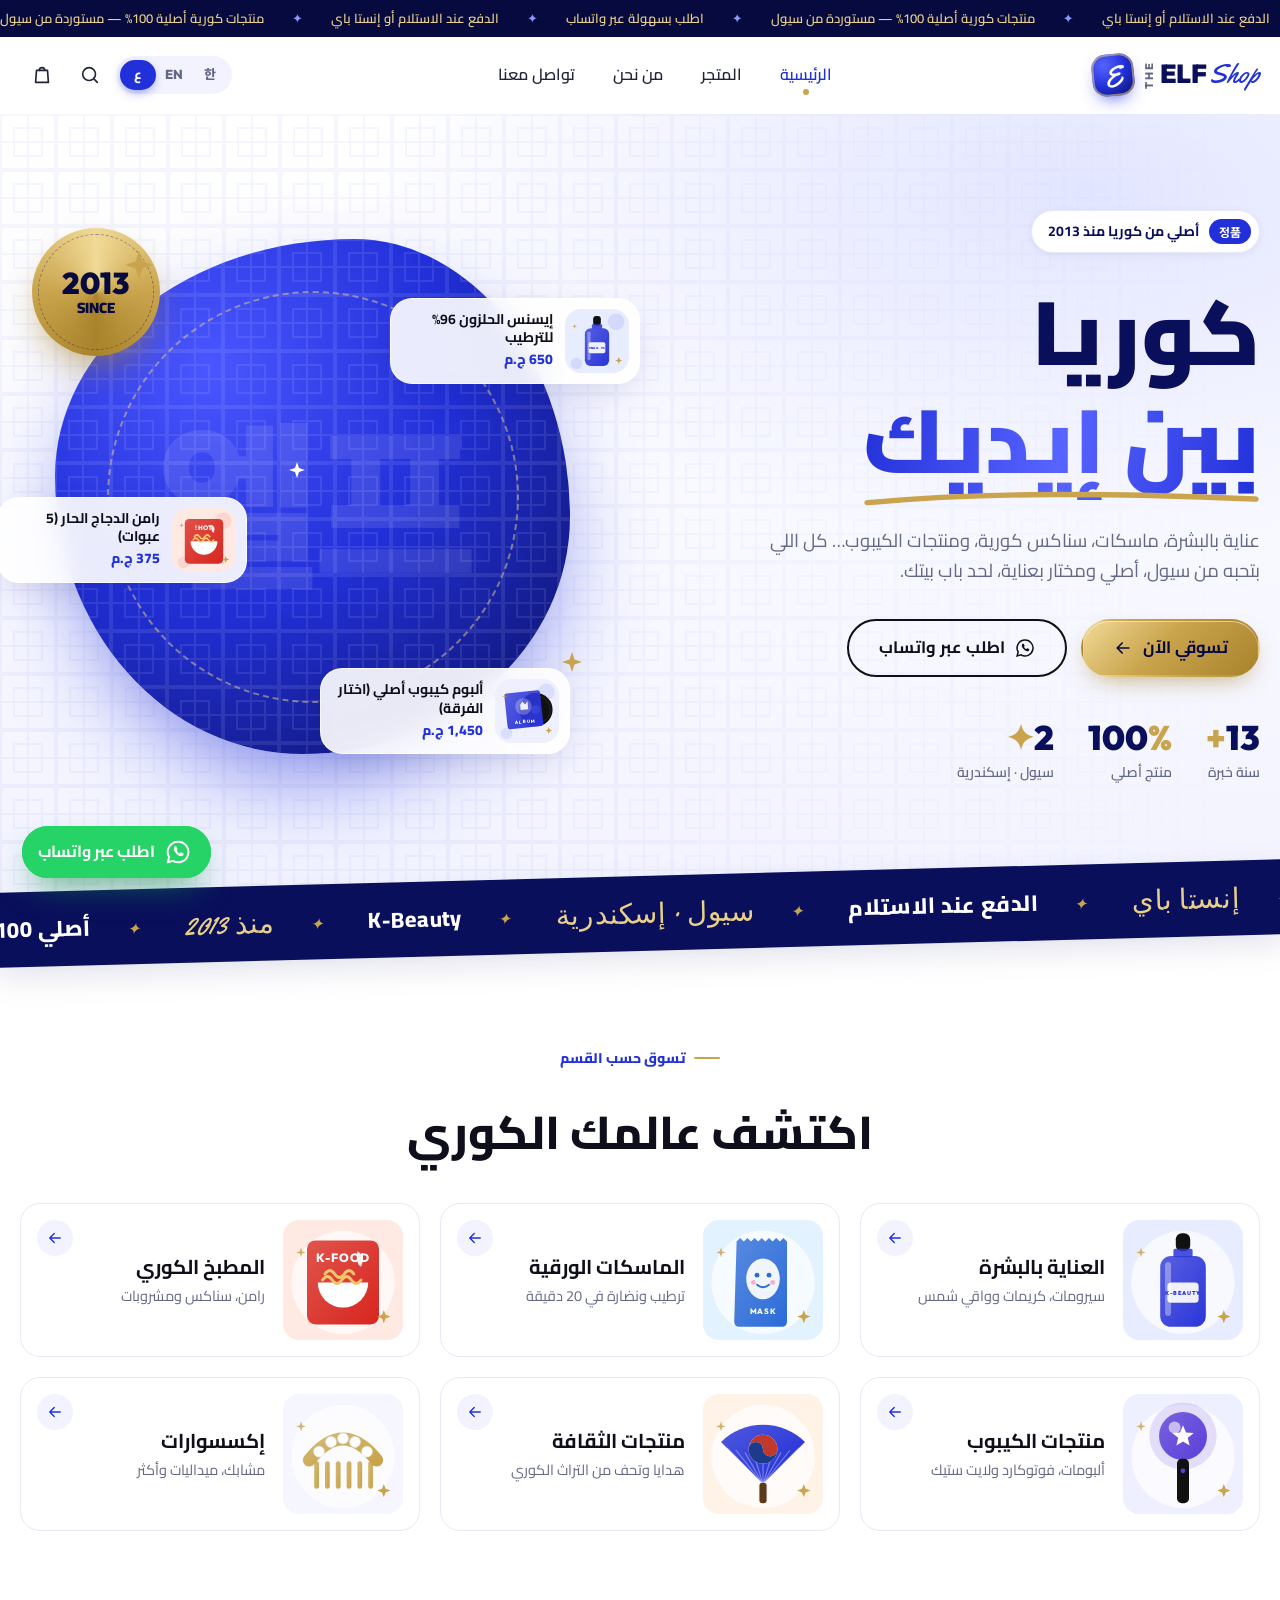
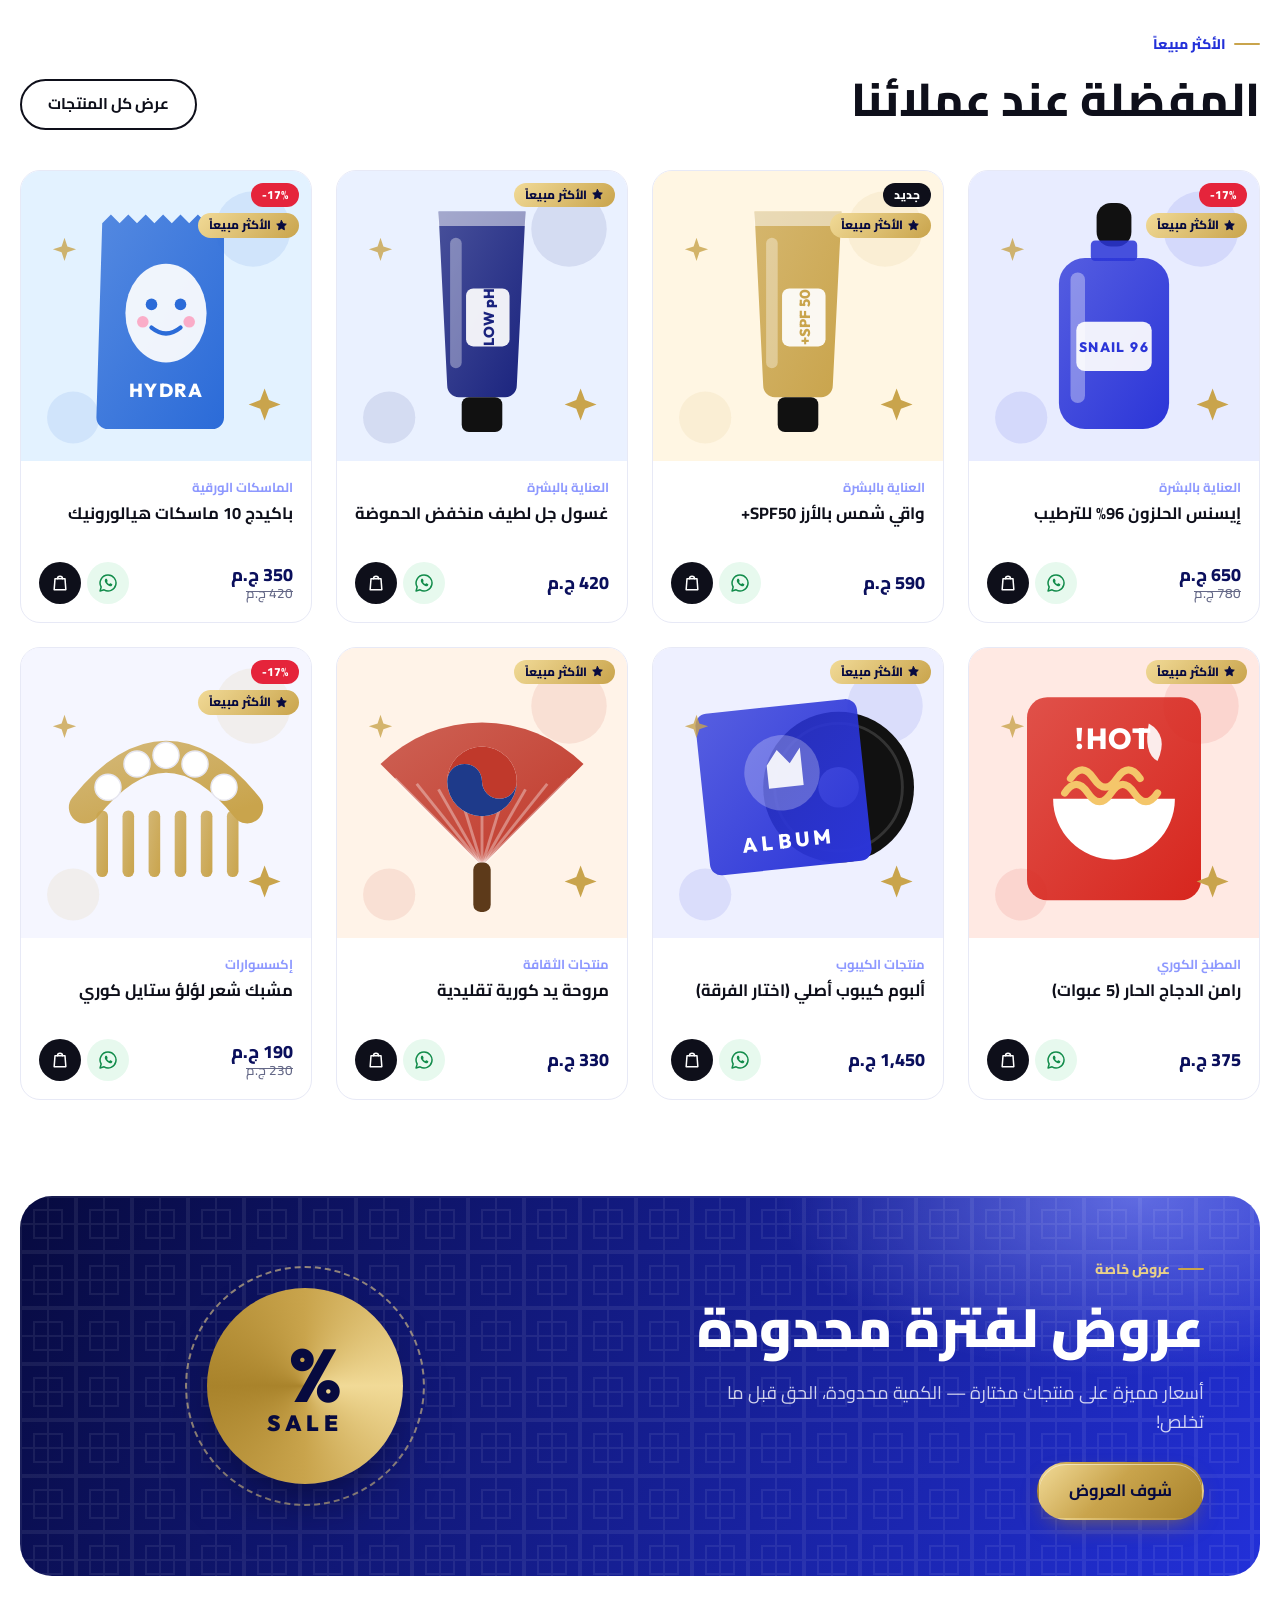
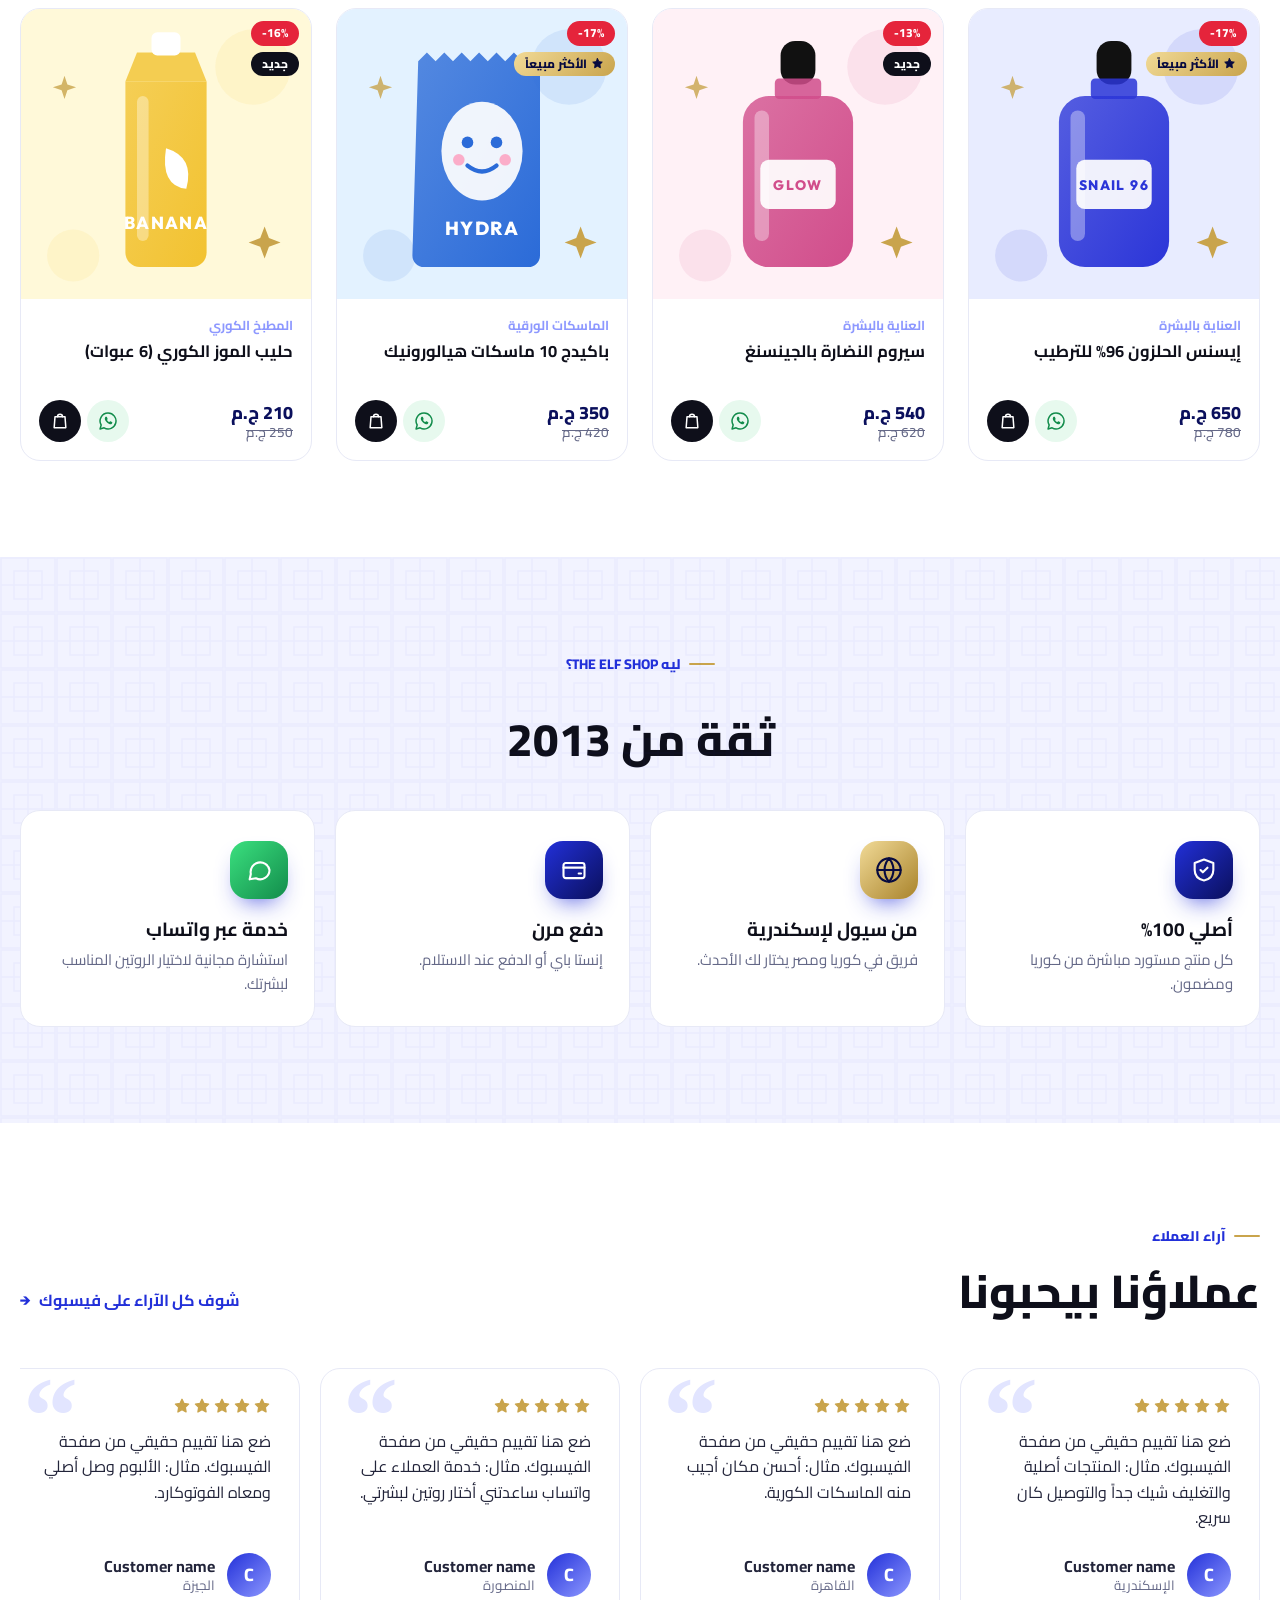
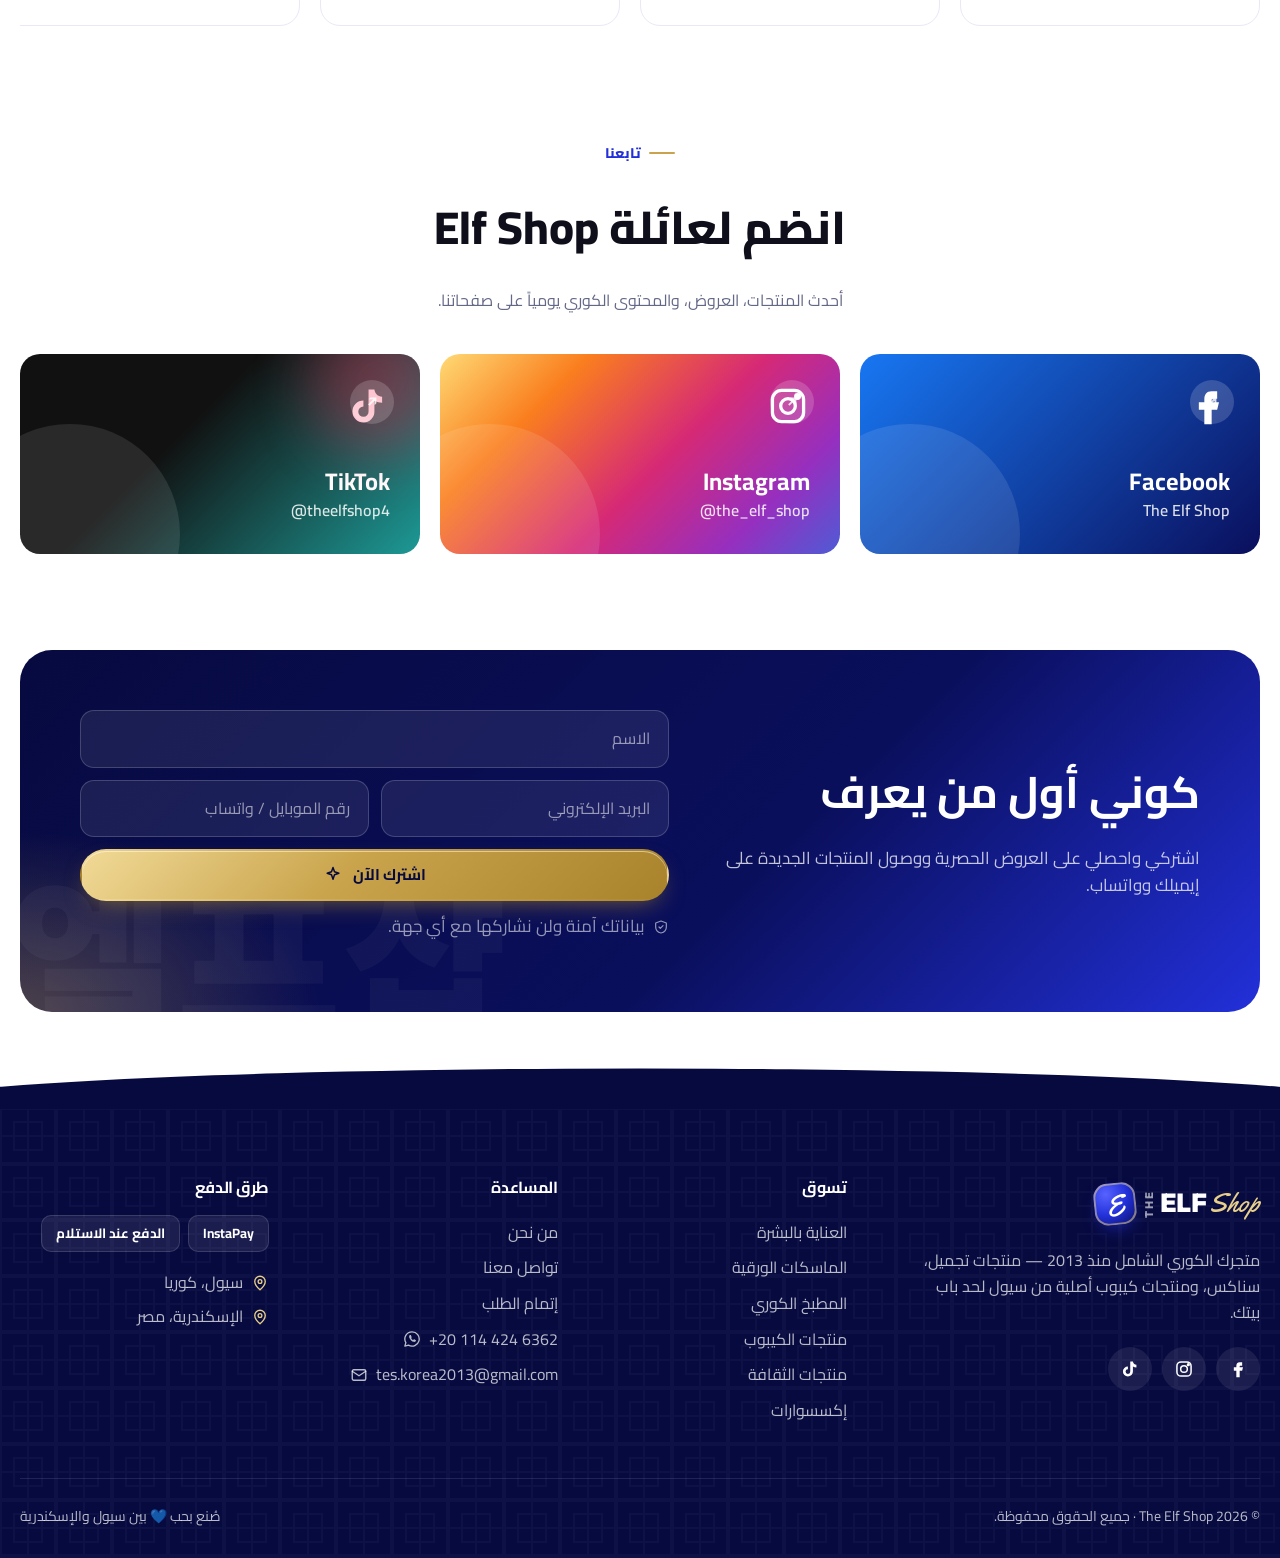
==== index.html @ f6b103fd "Build The Elf Shop e-commerce website Trilingual (Arabic RTL / English / Korean) static store for Ko" ====
<!doctype html>
<html lang="ar" dir="rtl">
<head>
  <meta charset="utf-8">
  <meta name="viewport" content="width=device-width, initial-scale=1">
  <title>The Elf Shop — متجرك الكوري الشامل</title>
  <meta name="description" content="The Elf Shop — Authentic Korean skincare, sheet masks, Korean snacks and K-pop products in Egypt since 2013. Cash on delivery & InstaPay. Order via WhatsApp.">
  <meta name="theme-color" content="#0A0F5C">
  <meta property="og:type" content="website">
  <meta property="og:title" content="The Elf Shop — Bringing Korea to your hands">
  <meta property="og:description" content="Authentic K-Beauty, K-Food & K-Pop since 2013 · Seoul & Alexandria">
  <link rel="icon" href="assets/img/favicon.svg" type="image/svg+xml">
  <link rel="preconnect" href="https://fonts.googleapis.com">
  <link rel="preconnect" href="https://fonts.gstatic.com" crossorigin>
  <link href="https://fonts.googleapis.com/css2?family=Cairo:wght@400;600;700;800;900&family=Noto+Sans+KR:wght@400;500;700;900&family=Outfit:wght@400;500;600;700;800;900&family=Yellowtail&display=swap" rel="stylesheet">
  <link rel="stylesheet" href="assets/css/style.css">
  <script>try{var l=JSON.parse(localStorage.getItem("elf_lang"));if(l&&l!=="ar"){document.documentElement.lang=l;document.documentElement.dir="ltr";document.documentElement.dataset.lang=l}}catch(e){}</script>
</head>
<body data-page="home">
  <div id="site-header"></div>

  <main>
    <!-- ============ HERO ============ -->
    <section class="hero">
      <div class="container hero-inner">
        <div class="hero-copy">
          <div class="hero-eyebrow"><i>정품</i><span data-i18n="hero.eyebrow"></span></div>
          <h1><span class="l1" data-i18n="hero.title1"></span><span class="l2" data-i18n="hero.title2"></span></h1>
          <p class="hero-text" data-i18n="hero.text"></p>
          <div class="hero-ctas">
            <a class="btn btn-gold lg" href="shop.html"><span data-i18n="hero.cta"></span><svg class="ic flip" viewBox="0 0 24 24" fill="none" stroke="currentColor" stroke-width="2" stroke-linecap="round" stroke-linejoin="round"><path d="M5 12h14M13 6l6 6-6 6"/></svg></a>
            <a class="btn btn-outline lg" data-link="wa-orders" href="https://wa.me/201144246362" target="_blank" rel="noopener"><svg class="ic" viewBox="0 0 24 24" fill="none" stroke="currentColor" stroke-width="1.8"><path d="M12 2.5a9.5 9.5 0 0 0-8.2 14.3L2.5 21.5l4.8-1.3A9.5 9.5 0 1 0 12 2.5z"/><path d="M8.6 7.4c.3-.6.6-.6.9-.6h.6c.2 0 .4 0 .6.5l.8 1.9c.1.2.1.4 0 .6l-.5.7c-.1.2-.2.3 0 .6.5.9 1.2 1.6 2.1 2.1.3.2.4.1.6 0l.7-.8c.2-.2.4-.2.6-.1l1.8.9c.3.1.4.2.4.4 0 .5-.1 1.2-.6 1.6-.5.5-1.4.8-2.2.6-1.2-.3-2.6-1-3.9-2.3-1.3-1.3-2-2.6-2.3-3.7-.2-.8 0-1.6.4-2.4z" fill="currentColor" stroke="none"/></svg><span data-i18n="hero.cta2"></span></a>
          </div>
          <div class="hero-stats">
            <div><b><span data-years>13</span><em>+</em></b><span data-i18n="hero.stat1"></span></div>
            <div><b>100<em>%</em></b><span data-i18n="hero.stat2"></span></div>
            <div><b>2<em>✦</em></b><span data-i18n="hero.stat3"></span></div>
          </div>
        </div>
        <div class="hero-visual" aria-hidden="true">
          <div class="blob"><div class="hangul">엘프</div></div>
          <div class="hero-badge"><div><span>2013</span>SINCE</div></div>
          <div id="hero-cards"></div>
          <svg class="spark s1" viewBox="0 0 24 24"><path d="M12 0l3 9 9 3-9 3-3 9-3-9-9-3 9-3z" fill="currentColor"/></svg>
          <svg class="spark s2" viewBox="0 0 24 24"><path d="M12 0l3 9 9 3-9 3-3 9-3-9-9-3 9-3z" fill="currentColor"/></svg>
          <svg class="spark s3" viewBox="0 0 24 24"><path d="M12 0l3 9 9 3-9 3-3 9-3-9-9-3 9-3z" fill="currentColor"/></svg>
        </div>
      </div>
    </section>

    <!-- ============ MARQUEE BAND ============ -->
    <div class="band" aria-hidden="true">
      <div class="band-track">
        <span data-i18n="marquee.1"></span><i>✦</i><span data-i18n="marquee.2"></span><i>✦</i><span data-i18n="marquee.6"></span><i>✦</i><span data-i18n="marquee.3"></span><i>✦</i>
        <span data-i18n="marquee.4"></span><i>✦</i><span data-i18n="marquee.5"></span><i>✦</i><span data-i18n="marquee.7"></span><i>✦</i><span data-i18n="marquee.8"></span><i>✦</i>
        <span data-i18n="marquee.1"></span><i>✦</i><span data-i18n="marquee.2"></span><i>✦</i><span data-i18n="marquee.6"></span><i>✦</i><span data-i18n="marquee.3"></span><i>✦</i>
        <span data-i18n="marquee.4"></span><i>✦</i><span data-i18n="marquee.5"></span><i>✦</i><span data-i18n="marquee.7"></span><i>✦</i><span data-i18n="marquee.8"></span><i>✦</i>
      </div>
    </div>

    <!-- ============ CATEGORIES ============ -->
    <section class="section">
      <div class="container">
        <div class="sec-head center">
          <span class="eyebrow" data-i18n="cats.eyebrow"></span>
          <h2 data-i18n="cats.title"></h2>
        </div>
        <div class="cats" id="cats"></div>
      </div>
    </section>

    <!-- ============ BEST SELLERS ============ -->
    <section class="section" style="padding-top:0">
      <div class="container">
        <div class="sec-head">
          <div><span class="eyebrow" data-i18n="best.eyebrow"></span><h2 data-i18n="best.title"></h2></div>
          <a class="btn btn-outline" href="shop.html"><span data-i18n="best.all"></span></a>
        </div>
        <div class="grid" id="best"></div>
      </div>
    </section>

    <!-- ============ SPECIAL OFFERS ============ -->
    <section class="section" style="padding-top:0">
      <div class="container">
        <div class="offer reveal">
          <div>
            <span class="eyebrow" data-i18n="offer.eyebrow"></span>
            <h2 data-i18n="offer.title"></h2>
            <p data-i18n="offer.text"></p>
            <a class="btn btn-gold lg" href="shop.html?sale=1"><span data-i18n="offer.cta"></span></a>
          </div>
          <div class="offer-deco" aria-hidden="true"><div class="ring"></div><div class="pct"><div>%<small>SALE</small></div></div></div>
        </div>
        <div class="grid" id="offers"></div>
      </div>
    </section>

    <!-- ============ WHY US ============ -->
    <section class="section why">
      <div class="container">
        <div class="sec-head center">
          <span class="eyebrow" data-i18n="why.eyebrow"></span>
          <h2 data-i18n="why.title"></h2>
        </div>
        <div class="why-grid">
          <div class="why-item reveal"><div class="why-ic"><svg class="ic" viewBox="0 0 24 24" fill="none" stroke="currentColor" stroke-width="1.8" stroke-linecap="round" stroke-linejoin="round"><path d="M12 3 4 6v6c0 5 3.5 8 8 9 4.5-1 8-4 8-9V6l-8-3z"/><path d="m9 12 2 2 4-4"/></svg></div><h3 data-i18n="why.1.t"></h3><p data-i18n="why.1.d"></p></div>
          <div class="why-item reveal" style="--d:80ms"><div class="why-ic"><svg class="ic" viewBox="0 0 24 24" fill="none" stroke="currentColor" stroke-width="1.8" stroke-linecap="round" stroke-linejoin="round"><path d="M2 12h20M12 2a15 15 0 0 1 0 20M12 2a15 15 0 0 0 0 20"/><circle cx="12" cy="12" r="10"/></svg></div><h3 data-i18n="why.2.t"></h3><p data-i18n="why.2.d"></p></div>
          <div class="why-item reveal" style="--d:160ms"><div class="why-ic"><svg class="ic" viewBox="0 0 24 24" fill="none" stroke="currentColor" stroke-width="1.8" stroke-linecap="round" stroke-linejoin="round"><rect x="3" y="6" width="18" height="13" rx="2"/><path d="M3 10h18M16 15h2"/></svg></div><h3 data-i18n="why.3.t"></h3><p data-i18n="why.3.d"></p></div>
          <div class="why-item reveal" style="--d:240ms"><div class="why-ic"><svg class="ic" viewBox="0 0 24 24" fill="none" stroke="currentColor" stroke-width="1.8" stroke-linecap="round" stroke-linejoin="round"><path d="M21 12a8 8 0 0 1-11.6 7.1L4 20l1-4.6A8 8 0 1 1 21 12z"/></svg></div><h3 data-i18n="why.4.t"></h3><p data-i18n="why.4.d"></p></div>
        </div>
      </div>
    </section>

    <!-- ============ REVIEWS ============ -->
    <section class="section">
      <div class="container">
        <div class="sec-head">
          <div><span class="eyebrow" data-i18n="reviews.eyebrow"></span><h2 data-i18n="reviews.title"></h2></div>
          <a class="link-btn" data-link="facebook" href="https://www.facebook.com/share/1AG4K3YahV/" target="_blank" rel="noopener"><span data-i18n="reviews.more"></span> →</a>
        </div>
        <div class="reviews" id="reviews"></div>
      </div>
    </section>

    <!-- ============ SOCIAL ============ -->
    <section class="section" style="padding-top:0">
      <div class="container">
        <div class="sec-head center">
          <span class="eyebrow" data-i18n="social.eyebrow"></span>
          <h2 data-i18n="social.title"></h2>
          <p style="color:var(--muted);margin:10px 0 0" data-i18n="social.text"></p>
        </div>
        <div class="social-grid">
          <a class="soc-card soc-fb reveal" data-link="facebook" href="https://www.facebook.com/share/1AG4K3YahV/" target="_blank" rel="noopener">
            <svg class="ic" viewBox="0 0 24 24"><path d="M14 8h3V4h-3c-2.8 0-4 1.8-4 4.3V10H7v4h3v8h4v-8h3l1-4h-4V8.6c0-.4.3-.6.6-.6z" fill="currentColor"/></svg>
            <div><h3>Facebook</h3><span>The Elf Shop</span></div><span class="arrow">↗</span>
          </a>
          <a class="soc-card soc-ig reveal" style="--d:80ms" data-link="instagram" href="https://www.instagram.com/the_elf_shop" target="_blank" rel="noopener">
            <svg class="ic" viewBox="0 0 24 24" fill="none" stroke="currentColor" stroke-width="1.8"><rect x="3.5" y="3.5" width="17" height="17" rx="5"/><circle cx="12" cy="12" r="4"/><circle cx="17.2" cy="6.8" r="1" fill="currentColor"/></svg>
            <div><h3>Instagram</h3><span>@the_elf_shop</span></div><span class="arrow">↗</span>
          </a>
          <a class="soc-card soc-tt reveal" style="--d:160ms" data-link="tiktok" href="https://www.tiktok.com/@theelfshop4" target="_blank" rel="noopener">
            <svg class="ic" viewBox="0 0 24 24"><path d="M15.5 3c.3 2.2 1.8 3.8 4.2 4v3.2c-1.5 0-2.9-.4-4.2-1.2v6a6 6 0 1 1-6-6v3.3a2.8 2.8 0 1 0 2.8 2.7V3z" fill="currentColor"/></svg>
            <div><h3>TikTok</h3><span>@theelfshop4</span></div><span class="arrow">↗</span>
          </a>
        </div>
      </div>
    </section>

    <!-- ============ NEWSLETTER / LEADS ============ -->
    <section class="section" style="padding:0">
      <div class="container">
        <div class="news reveal">
          <div><h2 data-i18n="news.title"></h2><p data-i18n="news.text"></p></div>
          <div data-lead-slot="homepage"></div>
        </div>
      </div>
    </section>
  </main>

  <div id="site-footer"></div>

  <script src="assets/js/config.js"></script>
  <script src="assets/js/i18n.js"></script>
  <script src="assets/js/products.js"></script>
  <script src="assets/js/art.js"></script>
  <script src="assets/js/app.js"></script>
  <script src="assets/js/pages.js"></script>
</body>
</html>
---- assets/css/style.css ----
/* =========================================================
   THE ELF SHOP — Design System
   Royal blue · Snow white · Ink black · Soft gold
   ========================================================= */
:root {
  --blue: #2230D9;
  --blue-600: #1A23B5;
  --navy: #0A0F5C;
  --navy-2: #070A3F;
  --peri: #8D98FF;
  --blue-50: #F2F3FF;
  --blue-100: #E2E5FF;
  --blush: #FFE1EC;
  --gold: #C9A44C;
  --gold-2: #E8CF8A;
  --gold-3: #A9832B;
  --ink: #0E0F1A;
  --text: #22243A;
  --muted: #646887;
  --line: #E7E9F6;
  --bg: #FFFFFF;
  --wa: #25D366;
  --wa-d: #128C4B;
  --r-sm: 12px;
  --r: 20px;
  --r-lg: 32px;
  --shadow-sm: 0 2px 8px rgba(10, 15, 92, .06);
  --shadow: 0 12px 40px -12px rgba(10, 15, 92, .18);
  --shadow-lg: 0 30px 80px -20px rgba(10, 15, 92, .35);
  --ease: cubic-bezier(.2, .8, .2, 1);
  --font: "Outfit", "Cairo", "Noto Sans KR", system-ui, sans-serif;
  --script: "Yellowtail", cursive;
  --lattice-w: url("data:image/svg+xml,%3Csvg xmlns='http://www.w3.org/2000/svg' width='56' height='56'%3E%3Cg fill='none' stroke='%23ffffff' stroke-width='2'%3E%3Crect x='1' y='1' width='54' height='54'/%3E%3Cpath d='M28 1v54M1 28h54M14 14h28v28H14z'/%3E%3C/g%3E%3C/svg%3E");
  --lattice-b: url("data:image/svg+xml,%3Csvg xmlns='http://www.w3.org/2000/svg' width='56' height='56'%3E%3Cg fill='none' stroke='%232230D9' stroke-width='1.5'%3E%3Crect x='1' y='1' width='54' height='54'/%3E%3Cpath d='M28 1v54M1 28h54M14 14h28v28H14z'/%3E%3C/g%3E%3C/svg%3E");
}
html[data-lang="ar"] { --font: "Cairo", "Outfit", system-ui, sans-serif; }
html[data-lang="ko"] { --font: "Outfit", "Noto Sans KR", system-ui, sans-serif; }

*, *::before, *::after { box-sizing: border-box; }
html { scroll-behavior: smooth; -webkit-text-size-adjust: 100%; }
body {
  margin: 0; font-family: var(--font); color: var(--text); background: var(--bg);
  font-size: 16px; line-height: 1.6; -webkit-font-smoothing: antialiased; overflow-x: hidden;
}
body.locked { overflow: hidden; }
img, svg { display: block; max-width: 100%; }
a { color: inherit; text-decoration: none; }
button, input, select, textarea { font: inherit; color: inherit; }
button { cursor: pointer; background: none; border: 0; padding: 0; }
h1, h2, h3, h4 { color: var(--ink); line-height: 1.15; margin: 0 0 .5em; letter-spacing: -.02em; }
html[data-lang="ar"] h1, html[data-lang="ar"] h2, html[data-lang="ar"] h3 { letter-spacing: 0; line-height: 1.35; }
p { margin: 0 0 1em; }
:focus-visible { outline: 3px solid var(--peri); outline-offset: 2px; border-radius: 6px; }
::selection { background: var(--blue); color: #fff; }
[hidden] { display: none !important; }

.container { width: min(1240px, 100% - 32px); margin-inline: auto; }
.ic { width: 22px; height: 22px; flex: none; }
[dir="rtl"] .ic.flip { transform: scaleX(-1); }
.hp { position: absolute; width: 1px; height: 1px; opacity: 0; overflow: hidden; clip-path: inset(50%); pointer-events: none; }
main { overflow-x: clip; }

/* ---------- Buttons ---------- */
.btn {
  display: inline-flex; align-items: center; justify-content: center; gap: 10px;
  padding: 14px 26px; border-radius: 999px; font-weight: 700; font-size: 15.5px; line-height: 1.2;
  border: 2px solid transparent; transition: transform .25s var(--ease), box-shadow .25s var(--ease), background .25s, color .25s;
  white-space: nowrap; position: relative; isolation: isolate;
}
.btn .ic { width: 20px; height: 20px; }
.btn:hover { transform: translateY(-2px); }
.btn:active { transform: translateY(0); }
.btn:disabled { opacity: .6; pointer-events: none; }
.btn.block { display: flex; width: 100%; }
.btn.lg { padding: 17px 30px; font-size: 16.5px; }
.btn.grow { flex: 1; }
.btn-gold {
  background: linear-gradient(135deg, #F1DA97 0%, var(--gold) 45%, var(--gold-3) 100%); color: var(--navy-2);
  box-shadow: 0 10px 24px -10px rgba(169, 131, 43, .7), inset 0 1px 0 rgba(255, 255, 255, .5);
}
.btn-gold:hover { box-shadow: 0 16px 30px -10px rgba(169, 131, 43, .8), inset 0 1px 0 rgba(255, 255, 255, .5); }
.btn-dark { background: var(--ink); color: #fff; }
.btn-dark:hover { background: var(--blue); box-shadow: 0 14px 30px -12px rgba(34, 48, 217, .7); }
.btn-blue { background: var(--blue); color: #fff; box-shadow: 0 14px 30px -14px rgba(34, 48, 217, .8); }
.btn-wa { background: var(--wa); color: #fff; box-shadow: 0 12px 26px -12px rgba(37, 211, 102, .8); }
.btn-wa:hover { background: var(--wa-d); }
.btn-outline { border-color: var(--ink); color: var(--ink); background: transparent; }
.btn-outline:hover { background: var(--ink); color: #fff; }
.btn-ghost-light { border-color: rgba(255, 255, 255, .5); color: #fff; }
.btn-ghost-light:hover { background: #fff; color: var(--navy); }
.link-btn { display: inline-flex; align-items: center; gap: 8px; color: var(--blue); font-weight: 700; padding: 8px 0; }
.link-btn:hover { text-decoration: underline; text-underline-offset: 4px; }
.mini-btn { display: inline-flex; align-items: center; gap: 6px; font-size: 13px; font-weight: 700; color: var(--blue); background: var(--blue-50); padding: 6px 12px; border-radius: 999px; }
.mini-btn .ic { width: 15px; height: 15px; }

.icon-btn {
  width: 44px; height: 44px; border-radius: 50%; display: inline-grid; place-items: center; position: relative;
  transition: background .2s, color .2s, transform .2s;
}
.icon-btn.ghost:hover { background: var(--blue-50); color: var(--blue); }
.icon-btn b {
  position: absolute; top: 2px; inset-inline-end: 0; min-width: 20px; height: 20px; padding: 0 5px; border-radius: 10px;
  background: var(--blue); color: #fff; font-size: 11.5px; display: grid; place-items: center; font-weight: 800; border: 2px solid #fff;
}
.cart-btn.bump { animation: bump .5s var(--ease); }
@keyframes bump { 30% { transform: scale(1.25) rotate(-8deg); } 60% { transform: scale(.95); } }

/* ---------- Announcement ---------- */
.announce { background: var(--navy-2); color: var(--gold-2); font-size: 13px; font-weight: 600; overflow: hidden; direction: ltr; }
.announce-track { display: flex; gap: 28px; width: max-content; padding: 8px 0; animation: marquee 40s linear infinite; align-items: center; }
.announce-track span { unicode-bidi: plaintext; }
.announce-track i { font-style: normal; color: var(--peri); }
@keyframes marquee { to { transform: translateX(-50%); } }

/* ---------- Header ---------- */
.header { position: sticky; top: 0; z-index: 50; background: rgba(255, 255, 255, .86); backdrop-filter: saturate(1.6) blur(14px); -webkit-backdrop-filter: saturate(1.6) blur(14px); border-bottom: 1px solid transparent; transition: border-color .3s, box-shadow .3s; }
.scrolled .header { border-color: var(--line); box-shadow: var(--shadow-sm); }
.header-inner { display: flex; align-items: center; gap: 24px; height: 76px; }
.burger { display: none; }
.nav { display: flex; gap: 6px; margin-inline: auto; }
.nav a { padding: 10px 16px; border-radius: 999px; font-weight: 600; color: var(--text); position: relative; transition: color .2s, background .2s; }
.nav a:hover { color: var(--blue); background: var(--blue-50); }
.nav a.active { color: var(--blue); }
.nav a.active::after { content: ""; position: absolute; bottom: 3px; left: 50%; width: 6px; height: 6px; border-radius: 50%; background: var(--gold); transform: translateX(-50%); }
.header-actions { display: flex; align-items: center; gap: 4px; }

.lang-switch { display: inline-flex; background: var(--blue-50); border-radius: 999px; padding: 4px; margin-inline-end: 6px; direction: ltr; }
.lang-switch button { min-width: 36px; height: 30px; padding: 0 8px; border-radius: 999px; font-size: 13px; font-weight: 800; color: var(--muted); transition: all .2s; font-family: "Outfit", "Cairo", "Noto Sans KR", sans-serif; }
.lang-switch button[aria-pressed="true"] { background: var(--blue); color: #fff; box-shadow: 0 4px 12px -4px rgba(34, 48, 217, .7); }
.lang-switch button:hover:not([aria-pressed="true"]) { color: var(--blue); }

/* ---------- Logo ---------- */
.logo { display: inline-flex; align-items: center; gap: 10px; direction: ltr; flex: none; }
.logo-mark {
  width: 42px; height: 42px; border-radius: 14px; display: grid; place-items: center; color: #fff;
  background: radial-gradient(circle at 30% 25%, #5763FF, var(--blue) 50%, var(--navy) 100%);
  font: 400 30px/1 var(--script); padding-top: 4px; box-shadow: 0 8px 18px -8px rgba(34, 48, 217, .9), inset 0 0 0 2px rgba(232, 207, 138, .55);
  transform: rotate(-6deg);
}
.logo-text { display: flex; align-items: baseline; gap: 5px; font-family: "Outfit", sans-serif; }
.logo-the { font-size: 11px; font-weight: 800; letter-spacing: .18em; color: var(--muted); align-self: center; writing-mode: vertical-rl; transform: rotate(180deg); line-height: 1; }
.logo-elf { font-size: 26px; font-weight: 900; color: var(--navy); letter-spacing: -.02em; line-height: 1; }
.logo-shop { font: 400 27px/1 var(--script); color: var(--blue); margin-inline-start: -2px; }
.logo.light .logo-elf { color: #fff; }
.logo.light .logo-shop { color: var(--gold-2); }
.logo.light .logo-the { color: rgba(255, 255, 255, .6); }
.logo.sm .logo-mark { width: 36px; height: 36px; font-size: 26px; }

/* ---------- Overlay & drawers ---------- */
.overlay { position: fixed; inset: 0; background: rgba(7, 10, 63, .45); backdrop-filter: blur(4px); opacity: 0; pointer-events: none; transition: opacity .3s; z-index: 80; }
.overlay.open { opacity: 1; pointer-events: auto; }
.drawer {
  position: fixed; top: 0; bottom: 0; width: min(430px, 92vw); background: #fff; z-index: 90; display: flex; flex-direction: column;
  transition: transform .45s var(--ease), visibility 0s .45s; box-shadow: var(--shadow-lg); visibility: hidden;
}
.drawer-cart { inset-inline-end: 0; transform: translateX(105%); border-radius: var(--r-lg) 0 0 var(--r-lg); }
[dir="rtl"] .drawer-cart { transform: translateX(-105%); border-radius: 0 var(--r-lg) var(--r-lg) 0; }
.drawer-menu { inset-inline-start: 0; transform: translateX(-105%); border-radius: 0 var(--r-lg) var(--r-lg) 0; }
[dir="rtl"] .drawer-menu { transform: translateX(105%); border-radius: var(--r-lg) 0 0 var(--r-lg); }
.drawer.open, .search-pop.open { transform: none !important; visibility: visible; transition: transform .45s var(--ease), visibility 0s; }
.drawer-head { display: flex; align-items: center; justify-content: space-between; padding: 20px 22px; border-bottom: 1px solid var(--line); }
.drawer-head h2 { font-size: 21px; margin: 0; }
.drawer-body { flex: 1; overflow-y: auto; padding: 8px 22px; }
.drawer-foot { padding: 18px 22px 22px; border-top: 1px solid var(--line); display: grid; gap: 10px; background: var(--blue-50); }
.row-between { display: flex; justify-content: space-between; align-items: center; gap: 12px; }
.drawer-foot .row-between { font-size: 17px; margin-bottom: 4px; }
.drawer-foot strong { font-size: 20px; color: var(--navy); }
.cart-empty { text-align: center; padding: 60px 10px; color: var(--muted); display: grid; justify-items: center; gap: 12px; }
.cart-empty .ic { width: 64px; height: 64px; color: var(--peri); stroke-width: 1.2; }

.cart-item { display: grid; grid-template-columns: 84px 1fr; gap: 14px; padding: 16px 0; border-bottom: 1px dashed var(--line); }
.ci-media { width: 84px; height: 84px; border-radius: 14px; overflow: hidden; background: var(--blue-50); position: relative; }
.ci-media svg, .ci-media img { width: 100%; height: 100%; object-fit: cover; }
.ci-name { font-weight: 700; color: var(--ink); line-height: 1.35; display: block; font-size: 15px; }
.ci-name:hover { color: var(--blue); }
.ci-price { color: var(--blue); font-weight: 700; font-size: 14.5px; margin: 2px 0 8px; }
.ci-row { display: flex; align-items: center; justify-content: space-between; }
.ci-remove { color: var(--muted); padding: 6px; border-radius: 8px; }
.ci-remove:hover { color: #D32F2F; background: #FFEBEE; }
.ci-remove .ic { width: 18px; height: 18px; }

.qty { display: inline-flex; align-items: center; border: 1.5px solid var(--line); border-radius: 999px; background: #fff; }
.qty button { width: 34px; height: 34px; display: grid; place-items: center; border-radius: 50%; color: var(--ink); }
.qty button:hover { background: var(--blue-50); color: var(--blue); }
.qty button .ic { width: 16px; height: 16px; }
.qty span { min-width: 28px; text-align: center; font-weight: 800; }
.qty.lg button { width: 48px; height: 52px; }
.qty.lg span { min-width: 34px; font-size: 18px; }

.mnav { padding: 12px 14px; display: grid; }
.mnav a { display: flex; justify-content: space-between; align-items: center; padding: 16px 10px; font-size: 20px; font-weight: 700; border-bottom: 1px solid var(--line); color: var(--ink); }
.mnav a.active { color: var(--blue); }
.mnav-cats { display: flex; flex-wrap: wrap; gap: 8px; padding: 18px 22px; }
.mnav-cats a { padding: 8px 14px; border-radius: 999px; background: var(--blue-50); font-size: 14px; font-weight: 600; color: var(--navy); }
.mnav-foot { margin-top: auto; padding: 20px 22px; border-top: 1px solid var(--line); display: flex; justify-content: space-between; align-items: center; gap: 10px; flex-wrap: wrap; }

.search-pop { position: fixed; top: 0; left: 0; right: 0; z-index: 90; background: #fff; padding: 22px 0; transform: translateY(-110%); transition: transform .4s var(--ease), visibility 0s .4s; box-shadow: var(--shadow); visibility: hidden; }
.search-form { display: flex; align-items: center; gap: 14px; }
.search-form > .ic { color: var(--blue); width: 26px; height: 26px; }
.search-form input { flex: 1; border: 0; outline: 0; font-size: 22px; font-weight: 600; padding: 10px 0; background: transparent; }

/* ---------- Floating WhatsApp ---------- */
.wa-float {
  position: fixed; bottom: 22px; inset-inline-end: 22px; z-index: 60; display: inline-flex; align-items: center; gap: 10px;
  background: var(--wa); color: #fff; font-weight: 700; padding: 13px 20px 13px 16px; border-radius: 999px;
  box-shadow: 0 16px 34px -12px rgba(18, 140, 75, .8); transition: transform .25s var(--ease);
}
.wa-float::before { content: ""; position: absolute; inset: 0; border-radius: inherit; border: 2px solid var(--wa); animation: ring 2.4s ease-out infinite; }
@keyframes ring { 0% { transform: scale(1); opacity: .8; } 100% { transform: scale(1.35); opacity: 0; } }
.wa-float:hover { transform: translateY(-3px); }
.wa-float .ic { width: 26px; height: 26px; }

/* ---------- Toast ---------- */
.toast {
  position: fixed; bottom: 28px; left: 50%; transform: translate(-50%, 140%); z-index: 120; display: flex; align-items: center; gap: 10px;
  background: var(--ink); color: #fff; padding: 13px 20px; border-radius: 999px; font-weight: 600; font-size: 14.5px;
  box-shadow: var(--shadow-lg); transition: transform .45s var(--ease); max-width: calc(100vw - 32px);
}
.toast .ic { color: var(--gold-2); width: 20px; height: 20px; }
.toast.show { transform: translate(-50%, 0); }

/* ---------- Sections ---------- */
.section { padding: 96px 0; position: relative; }
.section-sm { padding: 64px 0; }
.sec-head { display: flex; align-items: end; justify-content: space-between; gap: 20px; margin-bottom: 40px; flex-wrap: wrap; }
.sec-head.center { flex-direction: column; align-items: center; text-align: center; }
.sec-head h2 { font-size: clamp(30px, 4vw, 46px); font-weight: 800; margin: 0; }
.eyebrow {
  display: inline-flex; align-items: center; gap: 8px; font-size: 13px; font-weight: 800; text-transform: uppercase; letter-spacing: .14em;
  color: var(--blue); margin-bottom: 12px;
}
html[data-lang="ar"] .eyebrow { letter-spacing: 0; font-size: 14px; }
.eyebrow::before { content: ""; width: 26px; height: 2px; background: var(--gold); border-radius: 2px; }

.reveal { opacity: 0; transform: translateY(26px); transition: opacity .8s var(--ease), transform .8s var(--ease); transition-delay: var(--d, 0ms); }
.reveal.in { opacity: 1; transform: none; }

/* ---------- HERO ---------- */
.hero { position: relative; overflow: hidden; background: radial-gradient(1200px 600px at 85% 10%, var(--blue-100), transparent 60%), linear-gradient(180deg, #fff, var(--blue-50)); }
.hero::before { content: ""; position: absolute; inset: 0; background-image: var(--lattice-b); opacity: .05; mask-image: linear-gradient(90deg, transparent, #000 60%); -webkit-mask-image: linear-gradient(90deg, transparent, #000 60%); }
[dir="rtl"] .hero::before { mask-image: linear-gradient(-90deg, transparent, #000 60%); -webkit-mask-image: linear-gradient(-90deg, transparent, #000 60%); }
.hero-inner { display: grid; grid-template-columns: 1.05fr 1fr; align-items: center; gap: 40px; min-height: calc(100vh - 110px); max-height: 860px; padding: 48px 0 72px; position: relative; }
.hero-eyebrow {
  display: inline-flex; align-items: center; gap: 10px; padding: 8px 16px 8px 8px; border-radius: 999px; background: #fff;
  box-shadow: var(--shadow-sm); border: 1px solid var(--line); font-weight: 700; font-size: 14px; color: var(--navy); margin-bottom: 26px;
}
[dir="rtl"] .hero-eyebrow { padding: 8px 8px 8px 16px; }
.hero-eyebrow i { font-style: normal; background: var(--blue); color: #fff; border-radius: 999px; padding: 3px 10px; font-size: 12px; font-family: "Noto Sans KR", sans-serif; }
.hero h1 { font-size: clamp(46px, 7vw, 92px); font-weight: 900; line-height: .98; margin-bottom: 26px; letter-spacing: -.04em; }
html[data-lang="ar"] .hero h1 { line-height: 1.2; letter-spacing: 0; }
html[data-lang="ko"] .hero h1 { line-height: 1.1; letter-spacing: -.03em; }
.hero h1 .l1 { display: block; color: var(--navy); }
.hero h1 .l2 { display: inline-block; position: relative; background: linear-gradient(100deg, var(--blue) 0%, #5864FF 50%, var(--blue) 100%); -webkit-background-clip: text; background-clip: text; color: transparent; padding-bottom: 6px; }
.hero h1 .l2::after {
  content: ""; position: absolute; inset-inline: 0; bottom: -8px; height: 18px;
  background: url("data:image/svg+xml,%3Csvg xmlns='http://www.w3.org/2000/svg' viewBox='0 0 300 20' preserveAspectRatio='none'%3E%3Cpath d='M4 14 C 80 4, 160 2, 296 10' stroke='%23C9A44C' stroke-width='6' fill='none' stroke-linecap='round'/%3E%3C/svg%3E") no-repeat center/100% 100%;
}
.hero-text { font-size: 18.5px; color: var(--muted); max-width: 520px; margin-bottom: 34px; }
.hero-ctas { display: flex; gap: 14px; flex-wrap: wrap; }
.hero-stats { display: flex; gap: 34px; margin-top: 44px; flex-wrap: wrap; }
.hero-stats div { display: grid; }
.hero-stats b { font-size: 34px; font-weight: 900; color: var(--navy); line-height: 1; font-family: "Outfit", sans-serif; }
.hero-stats b em { font-style: normal; color: var(--gold); }
.hero-stats div > span { font-size: 14px; color: var(--muted); font-weight: 600; margin-top: 6px; }

.hero-visual { position: relative; aspect-ratio: 1; max-width: 600px; width: 100%; justify-self: center; }
.blob {
  position: absolute; inset: 6%; background: radial-gradient(circle at 30% 25%, #4A56FF, var(--blue) 45%, var(--navy) 100%);
  border-radius: 58% 42% 52% 48% / 46% 54% 46% 54%; animation: morph 14s ease-in-out infinite; box-shadow: 0 40px 100px -30px rgba(34, 48, 217, .7);
  overflow: hidden;
}
.blob::before { content: ""; position: absolute; inset: 0; background-image: var(--lattice-w); opacity: .09; }
.blob::after { content: ""; position: absolute; inset: 10%; border-radius: 50%; border: 2px dashed rgba(232, 207, 138, .5); animation: spin 60s linear infinite; }
@keyframes morph { 0%, 100% { border-radius: 58% 42% 52% 48% / 46% 54% 46% 54%; } 50% { border-radius: 44% 56% 40% 60% / 58% 42% 58% 42%; } }
@keyframes spin { to { transform: rotate(360deg); } }
.hangul { position: absolute; inset: 0; display: grid; place-items: center; font-family: "Noto Sans KR", sans-serif; font-weight: 900; font-size: clamp(90px, 14vw, 180px); color: rgba(255, 255, 255, .1); letter-spacing: -.05em; user-select: none; }
.hero-badge {
  position: absolute; z-index: 3; width: 128px; height: 128px; border-radius: 50%; top: 4%; inset-inline-end: 2%;
  background: conic-gradient(from 0deg, #F1DA97, var(--gold), var(--gold-3), var(--gold), #F1DA97); display: grid; place-items: center; text-align: center;
  color: var(--navy-2); font-weight: 900; font-size: 15px; line-height: 1.1; box-shadow: 0 18px 40px -14px rgba(169, 131, 43, .8); animation: float 6s ease-in-out infinite;
}
.hero-badge span { display: block; font-size: 30px; font-family: "Outfit", sans-serif; }
.hero-badge::before { content: ""; position: absolute; inset: 6px; border-radius: 50%; border: 1.5px dashed rgba(7, 10, 63, .35); }
#hero-cards { position: absolute; inset: 0; z-index: 2; }
.hero-card {
  position: absolute; display: flex; align-items: center; gap: 12px; padding: 10px 16px 10px 10px; border-radius: 22px; width: 250px;
  background: rgba(255, 255, 255, .9); backdrop-filter: blur(12px); -webkit-backdrop-filter: blur(12px); box-shadow: var(--shadow); border: 1px solid rgba(255, 255, 255, .8);
  transition: transform .3s var(--ease);
}
[dir="rtl"] .hero-card { padding: 10px 10px 10px 16px; }
.hero-card:hover { transform: scale(1.04) !important; }
.hc-media { width: 64px; height: 64px; border-radius: 16px; overflow: hidden; flex: none; }
.hc-media svg, .hc-media img { width: 100%; height: 100%; object-fit: cover; }
.hero-card b { display: block; font-size: 14px; color: var(--ink); line-height: 1.3; display: -webkit-box; -webkit-line-clamp: 2; -webkit-box-orient: vertical; overflow: hidden; }
.hero-card span { font-size: 14px; color: var(--blue); font-weight: 800; }
.hc1 { top: 16%; inset-inline-start: -6%; animation: float 7s ease-in-out infinite; }
.hc2 { top: 50%; inset-inline-end: -4%; animation: float 8s ease-in-out -2s infinite; }
.hc3 { bottom: 6%; inset-inline-start: 6%; animation: float 7.5s ease-in-out -4s infinite; }
@keyframes float { 50% { transform: translateY(-14px); } }
.spark { position: absolute; color: var(--gold); z-index: 3; animation: twinkle 3s ease-in-out infinite; }
.spark.s1 { top: 8%; left: 18%; width: 28px; } .spark.s2 { bottom: 20%; right: 4%; width: 20px; animation-delay: -1s; } .spark.s3 { top: 44%; left: 46%; width: 16px; animation-delay: -2s; color: #fff; }
@keyframes twinkle { 50% { transform: scale(.5) rotate(45deg); opacity: .5; } }

/* ---------- Marquee band ---------- */
.band { background: var(--navy); color: #fff; overflow: hidden; transform: rotate(-1.5deg); margin: -28px -20px 0; position: relative; z-index: 4; box-shadow: var(--shadow); direction: ltr; }
.band-track { display: flex; gap: 36px; width: max-content; padding: 20px 0; animation: marquee 32s linear infinite; align-items: center; }
.band-track span { font-size: 22px; font-weight: 800; white-space: nowrap; letter-spacing: .02em; unicode-bidi: plaintext; }
.band-track span:nth-child(4n+3) { font: 400 28px/1 var(--script); color: var(--gold-2); }
.band-track i { width: 22px; height: 22px; color: var(--gold); display: inline-grid; }

/* ---------- Category tiles ---------- */
.cats { display: grid; grid-template-columns: repeat(3, 1fr); gap: 20px; }
.cat-tile {
  position: relative; display: grid; grid-template-columns: 120px 1fr; align-items: center; gap: 18px; padding: 16px; border-radius: var(--r);
  background: #fff; border: 1px solid var(--line); overflow: hidden; transition: transform .35s var(--ease), box-shadow .35s var(--ease), border-color .3s;
}
.cat-tile::before { content: ""; position: absolute; inset: 0; background: linear-gradient(135deg, var(--blue), var(--navy)); opacity: 0; transition: opacity .35s; }
.cat-tile:hover { transform: translateY(-6px); box-shadow: var(--shadow); border-color: transparent; }
.cat-tile:hover::before { opacity: 1; }
.cat-tile > * { position: relative; }
.cat-art { width: 120px; height: 120px; border-radius: 16px; overflow: hidden; transition: transform .5s var(--ease); }
.cat-tile:hover .cat-art { transform: rotate(-4deg) scale(1.05); }
.cat-info h3 { font-size: 20px; margin: 0 0 4px; transition: color .3s; }
.cat-info p { margin: 0; color: var(--muted); font-size: 14.5px; transition: color .3s; }
.cat-tile:hover h3 { color: #fff; } .cat-tile:hover p { color: rgba(255, 255, 255, .75); }
.cat-go { position: absolute; top: 16px; inset-inline-end: 16px; width: 36px; height: 36px; border-radius: 50%; background: var(--blue-50); color: var(--blue); display: grid; place-items: center; transition: all .35s var(--ease); }
.cat-go .ic { width: 18px; height: 18px; }
.cat-tile:hover .cat-go { background: var(--gold); color: var(--navy-2); transform: rotate(-45deg); }
[dir="rtl"] .cat-tile:hover .cat-go { transform: rotate(45deg); }

/* ---------- Product cards ---------- */
.grid { display: grid; grid-template-columns: repeat(4, 1fr); gap: 24px; }
.card { background: #fff; border-radius: var(--r); border: 1px solid var(--line); overflow: hidden; display: flex; flex-direction: column; transition: transform .35s var(--ease), box-shadow .35s var(--ease); }
.card:hover { transform: translateY(-6px); box-shadow: var(--shadow); }
.card-media { position: relative; aspect-ratio: 1; overflow: hidden; background: var(--blue-50); }
.card-media > svg, .card-media > img { width: 100%; height: 100%; object-fit: cover; transition: transform .7s var(--ease); }
.card:hover .card-media > svg, .card:hover .card-media > img { transform: scale(1.07); }
.card-badges { position: absolute; top: 12px; inset-inline-start: 12px; display: flex; flex-direction: column; gap: 6px; align-items: flex-start; }
.badge { display: inline-flex; align-items: center; gap: 4px; font-size: 12px; font-weight: 800; padding: 5px 11px; border-radius: 999px; line-height: 1.2; }
.badge .ic { width: 13px; height: 13px; fill: currentColor; }
.badge-sale { background: #E5243B; color: #fff; }
.badge-new { background: var(--ink); color: #fff; }
.badge-best { background: linear-gradient(135deg, #F1DA97, var(--gold)); color: var(--navy-2); }
.card-body { padding: 16px 18px 18px; display: flex; flex-direction: column; flex: 1; }
.card-cat { font-size: 12px; font-weight: 700; color: var(--peri); text-transform: uppercase; letter-spacing: .08em; }
html[data-lang="ar"] .card-cat { letter-spacing: 0; font-size: 13px; }
.card-title { font-size: 16.5px; font-weight: 700; margin: 4px 0 14px; line-height: 1.4; display: -webkit-box; -webkit-line-clamp: 2; -webkit-box-orient: vertical; overflow: hidden; min-height: 2.8em; }
.card-title a:hover { color: var(--blue); }
.card-foot { margin-top: auto; display: flex; align-items: center; justify-content: space-between; gap: 8px; }
.price { font-weight: 800; color: var(--navy); font-size: 18px; display: flex; flex-direction: column; line-height: 1.2; }
.price s { color: var(--muted); font-weight: 500; font-size: 13.5px; }
.card-actions { display: flex; gap: 6px; }
.card-actions .icon-btn { width: 42px; height: 42px; }
.card-actions .icon-btn .ic { width: 20px; height: 20px; }
.icon-btn.wa { color: var(--wa-d); background: #E7F9EE; }
.icon-btn.wa:hover { background: var(--wa); color: #fff; transform: scale(1.08); }
.icon-btn.add { background: var(--ink); color: #fff; }
.icon-btn.add:hover { background: var(--blue); transform: scale(1.08); }

/* ---------- Offer banner ---------- */
.offer {
  position: relative; border-radius: var(--r-lg); overflow: hidden; padding: 56px; color: #fff; margin-bottom: 32px;
  background: radial-gradient(600px 300px at 90% 0%, rgba(141, 152, 255, .6), transparent 60%), linear-gradient(120deg, var(--navy-2), var(--blue));
  display: grid; grid-template-columns: 1.4fr 1fr; gap: 30px; align-items: center;
}
.offer::before { content: ""; position: absolute; inset: 0; background-image: var(--lattice-w); opacity: .07; }
.offer > * { position: relative; }
.offer .eyebrow { color: var(--gold-2); }
.offer h2 { color: #fff; font-size: clamp(32px, 4.5vw, 54px); font-weight: 900; margin-bottom: 14px; }
.offer p { color: rgba(255, 255, 255, .8); font-size: 18px; max-width: 520px; margin-bottom: 26px; }
.offer-deco { justify-self: center; position: relative; width: 240px; height: 240px; }
.offer-deco .ring { position: absolute; inset: 0; border-radius: 50%; border: 2px dashed rgba(232, 207, 138, .6); animation: spin 30s linear infinite; }
.offer-deco .pct { position: absolute; inset: 22px; border-radius: 50%; background: conic-gradient(from 90deg, #F1DA97, var(--gold), var(--gold-3), var(--gold), #F1DA97); display: grid; place-items: center; color: var(--navy-2); font: 900 74px/1 "Outfit", sans-serif; box-shadow: 0 30px 60px -20px rgba(0, 0, 0, .5); }
.offer-deco .pct small { display: block; font-size: 22px; text-align: center; letter-spacing: .2em; }

/* ---------- Why ---------- */
.why { background: var(--blue-50); position: relative; overflow: hidden; }
.why::before { content: ""; position: absolute; inset: 0; background-image: var(--lattice-b); opacity: .04; }
.why-grid { display: grid; grid-template-columns: repeat(4, 1fr); gap: 20px; position: relative; }
.why-item { background: #fff; border-radius: var(--r); padding: 30px 26px; border: 1px solid var(--line); transition: transform .35s var(--ease), box-shadow .35s; }
.why-item:hover { transform: translateY(-6px); box-shadow: var(--shadow); }
.why-ic { width: 58px; height: 58px; border-radius: 18px; display: grid; place-items: center; background: linear-gradient(135deg, var(--blue), var(--navy)); color: #fff; margin-bottom: 18px; box-shadow: 0 12px 24px -12px rgba(34, 48, 217, .9); }
.why-ic .ic { width: 28px; height: 28px; }
.why-item:nth-child(2) .why-ic { background: linear-gradient(135deg, #F1DA97, var(--gold-3)); color: var(--navy-2); }
.why-item:nth-child(4) .why-ic { background: linear-gradient(135deg, #3BE07F, var(--wa-d)); }
.why-item h3 { font-size: 19px; margin-bottom: 6px; }
.why-item p { color: var(--muted); margin: 0; font-size: 15px; }

/* ---------- Reviews ---------- */
.reviews { display: grid; grid-auto-flow: column; grid-auto-columns: minmax(300px, 1fr); gap: 20px; overflow-x: auto; scroll-snap-type: x mandatory; padding: 6px 2px 20px; scrollbar-width: thin; }
.review { margin: 0; scroll-snap-align: start; background: #fff; border-radius: var(--r); padding: 28px; border: 1px solid var(--line); position: relative; display: flex; flex-direction: column; }
.review::before { content: "“"; position: absolute; top: -8px; inset-inline-end: 22px; font: 900 110px/1 Georgia, serif; color: var(--blue-100); }
.stars { display: flex; gap: 2px; color: var(--gold); margin-bottom: 14px; }
.stars .ic { width: 18px; height: 18px; fill: currentColor; }
.review blockquote { margin: 0 0 22px; font-size: 16px; color: var(--text); position: relative; flex: 1; }
.review figcaption { display: flex; align-items: center; gap: 12px; }
.review figcaption span:last-child { display: grid; line-height: 1.3; }
.review small { color: var(--muted); }
.avatar { width: 44px; height: 44px; border-radius: 50%; background: linear-gradient(135deg, var(--blue), var(--peri)); color: #fff; display: grid; place-items: center; font-weight: 800; font-size: 18px; }

/* ---------- Social ---------- */
.social-grid { display: grid; grid-template-columns: repeat(3, 1fr); gap: 20px; }
.soc-card { position: relative; border-radius: var(--r); padding: 30px; color: #fff; overflow: hidden; min-height: 200px; display: flex; flex-direction: column; justify-content: space-between; transition: transform .35s var(--ease), box-shadow .35s; }
.soc-card:hover { transform: translateY(-6px) rotate(-.5deg); box-shadow: var(--shadow-lg); }
.soc-card .ic { width: 44px; height: 44px; }
.soc-card h3 { color: #fff; font-size: 24px; margin: 0; }
.soc-card span { opacity: .85; font-weight: 600; direction: ltr; display: inline-block; }
.soc-card .arrow { position: absolute; top: 26px; inset-inline-end: 26px; width: 44px; height: 44px; border-radius: 50%; background: rgba(255, 255, 255, .2); display: grid; place-items: center; }
.soc-card .arrow .ic { width: 20px; height: 20px; }
.soc-card::after { content: ""; position: absolute; width: 220px; height: 220px; border-radius: 50%; background: rgba(255, 255, 255, .1); bottom: -90px; inset-inline-end: -60px; }
.soc-fb { background: linear-gradient(135deg, #1877F2, var(--navy)); }
.soc-ig { background: linear-gradient(135deg, #FEDA75 0%, #FA7E1E 25%, #D62976 55%, #962FBF 80%, #4F5BD5 100%); }
.soc-tt { background: linear-gradient(135deg, #111 40%, #25F4EE 140%); }
.soc-tt::before { content: ""; position: absolute; width: 140px; height: 140px; border-radius: 50%; background: #FE2C55; opacity: .35; filter: blur(30px); top: -40px; inset-inline-start: -30px; }

/* ---------- Newsletter ---------- */
.news {
  border-radius: var(--r-lg); padding: 60px; position: relative; overflow: hidden; color: #fff;
  background: radial-gradient(500px 300px at 0% 100%, rgba(201, 164, 76, .35), transparent 60%), linear-gradient(135deg, var(--navy-2), var(--navy) 60%, var(--blue));
  display: grid; grid-template-columns: 1fr 1.2fr; gap: 40px; align-items: center;
}
.news::before { content: "엘프샵"; position: absolute; font: 900 180px/1 "Noto Sans KR", sans-serif; color: rgba(255, 255, 255, .04); bottom: -30px; inset-inline-end: -10px; }
.news h2 { color: #fff; font-size: clamp(30px, 4vw, 44px); }
.news p { color: rgba(255, 255, 255, .75); font-size: 17px; margin: 0; }
.lead-form { display: grid; gap: 12px; position: relative; }
.lead-fields { display: grid; grid-template-columns: 1fr 1fr; gap: 12px; }
.lead-fields input:first-child { grid-column: 1 / -1; }
.lead-form input { width: 100%; padding: 15px 18px; border-radius: 14px; border: 1.5px solid rgba(255, 255, 255, .18); background: rgba(255, 255, 255, .08); color: #fff; outline: none; transition: border-color .2s, background .2s; }
.lead-form input::placeholder { color: rgba(255, 255, 255, .55); }
.lead-form input:focus { border-color: var(--gold-2); background: rgba(255, 255, 255, .14); }
[dir="rtl"] .lead-form input[dir="ltr"] { text-align: right; }
.form-note { display: flex; align-items: center; gap: 8px; font-size: 13px; opacity: .75; margin: 0; }
.form-note .ic { width: 16px; height: 16px; }
.form-msg { margin: 0; font-weight: 700; font-size: 14.5px; min-height: 0; }
.form-msg.ok { color: #3BE07F; }
.form-msg.err { color: #FF6B7A; }

/* ---------- Footer ---------- */
.footer { background: var(--navy-2); color: rgba(255, 255, 255, .72); position: relative; margin-top: 96px; padding-top: 70px; }
.footer-wave { position: absolute; top: -40px; left: 0; right: 0; height: 41px; background: var(--navy-2); clip-path: ellipse(60% 100% at 50% 100%); }
.footer::before { content: ""; position: absolute; inset: 0; background-image: var(--lattice-w); opacity: .03; pointer-events: none; }
.footer-grid { display: grid; grid-template-columns: 1.5fr 1fr 1fr 1fr; gap: 40px; position: relative; }
.f-brand p { margin: 18px 0 22px; max-width: 340px; }
.footer h4 { color: #fff; font-size: 16px; margin-bottom: 18px; }
.footer-grid > div > a { display: flex; align-items: center; gap: 8px; padding: 5px 0; transition: color .2s; width: fit-content; }
.footer-grid > div > a .ic { width: 18px; height: 18px; }
.footer-grid > div > a:hover { color: var(--gold-2); }
[dir="rtl"] .footer a[dir="ltr"] { direction: ltr; }
.pay-chips { display: flex; gap: 8px; flex-wrap: wrap; margin-bottom: 18px; }
.pay-chip { padding: 7px 14px; border-radius: 10px; background: rgba(255, 255, 255, .08); border: 1px solid rgba(255, 255, 255, .14); color: #fff; font-weight: 700; font-size: 13.5px; }
.f-loc { display: flex; gap: 8px; align-items: center; margin-bottom: 8px; }
.f-loc .ic { width: 18px; height: 18px; color: var(--gold-2); }
.footer-bottom { display: flex; justify-content: space-between; gap: 16px; flex-wrap: wrap; padding: 26px 0 30px; margin-top: 50px; border-top: 1px solid rgba(255, 255, 255, .1); font-size: 14px; position: relative; }
.socials { display: flex; gap: 10px; }
.soc { width: 44px; height: 44px; border-radius: 50%; display: grid; place-items: center; background: var(--blue-50); color: var(--navy); transition: all .25s var(--ease); }
.soc:hover { background: var(--blue); color: #fff; transform: translateY(-3px); }
.soc.light { background: rgba(255, 255, 255, .08); color: #fff; }
.soc.light:hover { background: var(--gold); color: var(--navy-2); }
.soc .ic { width: 20px; height: 20px; }

/* ---------- Page hero (inner pages) ---------- */
.page-hero {
  position: relative; overflow: hidden; color: #fff; padding: 64px 0 76px; text-align: center;
  background: radial-gradient(700px 300px at 50% 120%, rgba(141, 152, 255, .55), transparent 70%), linear-gradient(135deg, var(--navy-2), var(--blue));
}
.page-hero::before { content: ""; position: absolute; inset: 0; background-image: var(--lattice-w); opacity: .07; }
.page-hero > * { position: relative; }
.page-hero h1 { color: #fff; font-size: clamp(36px, 5.5vw, 64px); font-weight: 900; margin-bottom: 10px; }
.page-hero p { color: rgba(255, 255, 255, .78); font-size: 18px; margin: 0 auto; max-width: 620px; }
.page-hero .eyebrow { color: var(--gold-2); }
.page-hero .eyebrow::before { background: var(--gold-2); }

/* ---------- Shop ---------- */
.shop-bar { display: flex; gap: 12px; align-items: center; flex-wrap: wrap; background: #fff; border-radius: var(--r); padding: 12px; box-shadow: var(--shadow); margin-top: -36px; position: relative; z-index: 3; }
.search-field { flex: 1; min-width: 220px; display: flex; align-items: center; gap: 10px; background: var(--blue-50); border-radius: 14px; padding: 0 16px; }
.search-field .ic { color: var(--blue); width: 20px; height: 20px; }
.search-field input { flex: 1; border: 0; outline: 0; background: transparent; padding: 14px 0; font-weight: 600; min-width: 0; }
.select { position: relative; }
.select select { appearance: none; -webkit-appearance: none; border: 1.5px solid var(--line); background: #fff; border-radius: 14px; padding: 13px 40px 13px 16px; font-weight: 700; cursor: pointer; }
[dir="rtl"] .select select { padding: 13px 16px 13px 40px; }
.select::after { content: ""; position: absolute; top: 50%; inset-inline-end: 16px; width: 8px; height: 8px; border-right: 2px solid var(--ink); border-bottom: 2px solid var(--ink); transform: translateY(-70%) rotate(45deg); pointer-events: none; }
.toggle { display: inline-flex; align-items: center; gap: 10px; font-weight: 700; cursor: pointer; padding: 0 8px; user-select: none; }
.toggle input { appearance: none; -webkit-appearance: none; width: 46px; height: 26px; border-radius: 999px; background: var(--line); position: relative; cursor: pointer; transition: background .25s; margin: 0; }
.toggle input::after { content: ""; position: absolute; top: 3px; inset-inline-start: 3px; width: 20px; height: 20px; border-radius: 50%; background: #fff; box-shadow: var(--shadow-sm); transition: transform .25s var(--ease); }
.toggle input:checked { background: var(--blue); }
.toggle input:checked::after { transform: translateX(20px); }
[dir="rtl"] .toggle input:checked::after { transform: translateX(-20px); }
.chips { display: flex; gap: 10px; overflow-x: auto; padding: 26px 2px 8px; scrollbar-width: none; }
.chips::-webkit-scrollbar { display: none; }
.chip { display: inline-flex; align-items: center; gap: 8px; white-space: nowrap; padding: 10px 18px; border-radius: 999px; border: 1.5px solid var(--line); font-weight: 700; font-size: 14.5px; background: #fff; transition: all .2s; }
.chip small { font-size: 12px; background: var(--blue-50); color: var(--blue); border-radius: 999px; padding: 1px 8px; font-weight: 800; }
.chip:hover { border-color: var(--blue); color: var(--blue); }
.chip.active { background: var(--ink); color: #fff; border-color: var(--ink); }
.chip.active small { background: var(--gold); color: var(--navy-2); }
.shop-meta { display: flex; justify-content: space-between; align-items: baseline; margin: 18px 0 22px; gap: 12px; }
.shop-meta h2 { font-size: 28px; margin: 0; }
.shop-meta span { color: var(--muted); font-weight: 600; }
.empty { grid-column: 1 / -1; text-align: center; padding: 70px 20px; color: var(--muted); display: grid; justify-items: center; gap: 14px; }
.empty .ic { width: 56px; height: 56px; color: var(--peri); }

/* ---------- Product detail ---------- */
.crumbs { display: flex; gap: 8px; flex-wrap: wrap; align-items: center; font-size: 14px; color: var(--muted); padding: 26px 0; }
.crumbs a:hover { color: var(--blue); }
.crumbs b { color: var(--ink); font-weight: 600; }
.pd { display: grid; grid-template-columns: 1.05fr 1fr; gap: 56px; align-items: start; }
.pd-gallery { position: sticky; top: 96px; display: grid; gap: 14px; }
.pd-main { position: relative; aspect-ratio: 1; border-radius: var(--r-lg); overflow: hidden; background: var(--blue-50); box-shadow: var(--shadow); }
.pd-main > svg, .pd-main > img { width: 100%; height: 100%; object-fit: cover; animation: fadeIn .5s var(--ease); }
.pd-main .card-badges { top: 20px; inset-inline-start: 20px; }
@keyframes fadeIn { from { opacity: 0; transform: scale(1.03); } }
.pd-thumbs { display: grid; grid-template-columns: repeat(4, 1fr); gap: 12px; }
.pd-thumbs button { aspect-ratio: 1; border-radius: 16px; overflow: hidden; border: 2.5px solid transparent; transition: border-color .2s, transform .2s; }
.pd-thumbs button:hover { transform: translateY(-2px); }
.pd-thumbs button.active { border-color: var(--blue); }
.pd-thumbs svg, .pd-thumbs img { width: 100%; height: 100%; object-fit: cover; }
.pd-cat { display: inline-block; font-weight: 800; color: var(--blue); background: var(--blue-50); border-radius: 999px; padding: 6px 14px; font-size: 13.5px; margin-bottom: 14px; }
.pd-info h1 { font-size: clamp(28px, 3.5vw, 42px); font-weight: 800; margin-bottom: 16px; }
.pd-price { display: flex; align-items: center; gap: 14px; font-size: 32px; font-weight: 900; color: var(--navy); margin-bottom: 18px; flex-wrap: wrap; }
.pd-price s { font-size: 20px; color: var(--muted); font-weight: 500; }
.pd-price .save { font-size: 14px; background: #E5243B; color: #fff; border-radius: 999px; padding: 4px 12px; }
.pd-short { color: var(--muted); font-size: 16.5px; }
.pd-meta { display: flex; gap: 10px; align-items: center; margin-bottom: 24px; font-size: 15px; }
.pd-meta span { color: var(--muted); }
.pd-meta b { background: var(--blue-50); padding: 4px 12px; border-radius: 8px; }
.pd-buy { display: flex; gap: 12px; margin-bottom: 12px; }
.pd-buy .btn { padding-block: 16px; }
.pd-perks { list-style: none; padding: 0; margin: 22px 0; display: grid; grid-template-columns: repeat(3, 1fr); gap: 10px; }
.pd-perks li { display: flex; flex-direction: column; align-items: center; text-align: center; gap: 6px; font-size: 13px; font-weight: 700; padding: 14px 8px; border-radius: 16px; background: var(--blue-50); color: var(--navy); line-height: 1.3; }
.pd-perks .ic { color: var(--blue); }
.tabs { display: flex; gap: 6px; border-bottom: 1.5px solid var(--line); margin-top: 28px; }
.tabs button { padding: 12px 16px; font-weight: 700; color: var(--muted); border-bottom: 3px solid transparent; margin-bottom: -1.5px; transition: color .2s, border-color .2s; }
.tabs button.active { color: var(--ink); border-color: var(--blue); }
.tab-panel { padding: 20px 0; font-size: 16px; white-space: pre-line; min-height: 110px; }

/* ---------- Checkout ---------- */
.co { display: grid; grid-template-columns: 1.4fr 1fr; gap: 32px; align-items: start; padding-top: 40px; }
.co-form { display: grid; gap: 22px; }
.co-card { background: #fff; border: 1px solid var(--line); border-radius: var(--r); padding: 28px; box-shadow: var(--shadow-sm); }
.co-card h3 { display: flex; align-items: center; gap: 12px; font-size: 21px; margin-bottom: 22px; }
.step { width: 32px; height: 32px; border-radius: 50%; background: var(--blue); color: #fff; display: grid; place-items: center; font-size: 15px; }
.fields { display: grid; grid-template-columns: 1fr 1fr; gap: 16px; }
.field { display: grid; gap: 6px; }
.field.full { grid-column: 1 / -1; }
.field span { font-size: 14px; font-weight: 700; color: var(--text); }
.field input, .field select, .field textarea { width: 100%; border: 1.5px solid var(--line); border-radius: 14px; padding: 13px 16px; background: #fff; outline: none; transition: border-color .2s, box-shadow .2s; resize: vertical; }
.field input:focus, .field select:focus, .field textarea:focus { border-color: var(--blue); box-shadow: 0 0 0 4px rgba(34, 48, 217, .1); }
.field .invalid { border-color: #E5243B; background: #FFF6F7; }
[dir="rtl"] .field input[dir="ltr"] { text-align: right; }
.pay-opts { display: grid; gap: 12px; }
.pay-opt { display: grid; grid-template-columns: auto 52px 1fr; align-items: center; gap: 14px; padding: 18px; border-radius: 18px; border: 2px solid var(--line); cursor: pointer; transition: all .2s; }
.pay-opt:hover { border-color: var(--peri); }
.pay-opt.active { border-color: var(--blue); background: var(--blue-50); }
.pay-opt input { width: 20px; height: 20px; accent-color: var(--blue); margin: 0; }
.pay-opt b { display: block; color: var(--ink); font-size: 16.5px; }
.pay-opt small { color: var(--muted); font-size: 14px; line-height: 1.4; display: block; }
.po-ic { width: 52px; height: 52px; border-radius: 14px; background: var(--ink); color: #fff; display: grid; place-items: center; }
.po-ic.ip { background: linear-gradient(135deg, #6A2BD9, #2230D9); }
.ip-box { margin-top: 16px; border-radius: 18px; padding: 20px 22px; background: linear-gradient(135deg, #FFFBF0, #FFF4D9); border: 1.5px dashed var(--gold); }
.ip-steps { margin: 0; padding-inline-start: 20px; display: grid; gap: 12px; }
.ip-steps li { padding-inline-start: 4px; }
.ip-steps li::marker { font-weight: 900; color: var(--gold-3); }
.ip-num { display: inline-block; font: 800 20px/1.2 "Outfit", sans-serif; color: var(--navy); background: #fff; padding: 4px 12px; border-radius: 10px; margin: 4px 6px; letter-spacing: .04em; }
.ip-links { display: flex; flex-wrap: wrap; gap: 8px; margin-top: 8px; }
.ip-links a { display: inline-flex; align-items: center; gap: 8px; background: #fff; padding: 8px 14px; border-radius: 12px; font-weight: 700; font-size: 14px; color: var(--navy); border: 1px solid var(--line); }
.ip-links a:hover { border-color: var(--blue); color: var(--blue); }
.ip-links .ic { width: 18px; height: 18px; }
.or { display: flex; align-items: center; gap: 14px; color: var(--muted); font-weight: 600; font-size: 14px; }
.or::before, .or::after { content: ""; flex: 1; height: 1px; background: var(--line); }
.co-summary { position: sticky; top: 96px; background: var(--blue-50); border-radius: var(--r); padding: 28px; display: grid; gap: 14px; }
.co-summary h3 { font-size: 20px; margin: 0; }
.co-items { display: grid; gap: 14px; padding-bottom: 14px; border-bottom: 1px solid var(--blue-100); max-height: 360px; overflow-y: auto; }
.co-item { display: grid; grid-template-columns: 60px 1fr auto; gap: 12px; align-items: center; font-size: 14.5px; font-weight: 600; }
.co-item .ci-media { width: 60px; height: 60px; overflow: visible; }
.co-item .ci-media svg, .co-item .ci-media img { border-radius: 12px; }
.co-item .ci-media b { position: absolute; top: -6px; inset-inline-end: -6px; width: 22px; height: 22px; border-radius: 50%; background: var(--ink); color: #fff; font-size: 12px; display: grid; place-items: center; }
.co-summary .row-between { font-size: 15.5px; }
.co-summary .total { font-size: 20px; padding-top: 14px; border-top: 1px solid var(--blue-100); }
.co-summary .total b { color: var(--navy); font-size: 24px; }
.co-summary .form-note { opacity: 1; color: var(--muted); }

.done { max-width: 620px; margin: 0 auto; text-align: center; padding: 60px 0 20px; }
.done-ic { width: 96px; height: 96px; border-radius: 50%; margin: 0 auto 24px; display: grid; place-items: center; background: linear-gradient(135deg, var(--blue), var(--navy)); color: #fff; box-shadow: 0 0 0 12px var(--blue-50), 0 20px 40px -14px rgba(34, 48, 217, .8); animation: pop .6s var(--ease); }
.done-ic .ic { width: 46px; height: 46px; stroke-width: 2.5; }
@keyframes pop { from { transform: scale(.3); opacity: 0; } }
.done h2 { font-size: 36px; }
.done > p { color: var(--muted); font-size: 17px; }
.order-id { display: inline-block; font: 800 26px/1 "Outfit", sans-serif; letter-spacing: .06em; color: var(--navy); background: var(--blue-50); padding: 14px 26px; border-radius: 16px; border: 2px dashed var(--blue); margin-bottom: 30px; }
.done-card { background: #fff; border: 1px solid var(--line); border-radius: var(--r); padding: 28px; text-align: start; display: grid; gap: 12px; box-shadow: var(--shadow); margin-bottom: 20px; }
.done-card h3 { margin: 0; }
.done-card p { margin: 0 0 6px; color: var(--muted); }
.done-card .ip-box { margin: 0 0 6px; }

/* ---------- Modal (lead popup) ---------- */
.modal { position: fixed; inset: 0; z-index: 100; display: grid; place-items: center; padding: 16px; pointer-events: none; }
.modal.open { pointer-events: auto; }
.modal-card { width: min(760px, 100%); background: #fff; border-radius: var(--r-lg); overflow: hidden; display: grid; grid-template-columns: .85fr 1.15fr; position: relative; box-shadow: var(--shadow-lg); opacity: 0; transform: translateY(30px) scale(.96); transition: all .45s var(--ease); }
.modal.open .modal-card { opacity: 1; transform: none; }
.modal-x { position: absolute; top: 12px; inset-inline-end: 12px; z-index: 2; background: #fff; }
.modal-art { background: radial-gradient(circle at 30% 30%, #4A56FF, var(--blue) 45%, var(--navy-2)); position: relative; overflow: hidden; display: grid; place-items: center; min-height: 220px; }
.modal-art::before { content: ""; position: absolute; inset: 0; background-image: var(--lattice-w); opacity: .1; }
.modal-art span { position: relative; color: #fff; font: 900 54px/1 "Noto Sans KR", sans-serif; text-shadow: 0 10px 30px rgba(0, 0, 0, .3); }
.modal-art::after { content: "✦"; position: absolute; top: 20%; right: 20%; color: var(--gold-2); font-size: 28px; }
.modal-content { padding: 40px 34px 34px; }
.modal-content h3 { font-size: 28px; }
.modal-content > p { color: var(--muted); }
.modal .lead-form input { background: var(--blue-50); color: var(--ink); border-color: var(--line); }
.modal .lead-form input::placeholder { color: var(--muted); }
.modal .lead-form input:focus { border-color: var(--blue); background: #fff; }
.modal .form-note { color: var(--muted); }

/* ---------- About ---------- */
.story { display: grid; grid-template-columns: 1fr 1fr; gap: 64px; align-items: center; }
.story-visual { position: relative; aspect-ratio: 1; max-width: 520px; width: 100%; justify-self: center; }
.story-circle { position: absolute; inset: 0; border-radius: 50%; background: radial-gradient(circle at 30% 25%, #4A56FF, var(--blue) 50%, var(--navy) 100%); display: grid; place-items: center; text-align: center; color: #fff; overflow: hidden; box-shadow: var(--shadow-lg); }
.story-circle::before { content: ""; position: absolute; inset: 0; background-image: var(--lattice-w); opacity: .08; }
.story-circle > div { position: relative; padding: 30px; }
.story-circle .big { font: 900 clamp(44px, 6vw, 72px)/1 "Outfit", sans-serif; letter-spacing: -.02em; }
.story-circle .big em { font: 400 1.05em/1 var(--script); font-style: normal; color: var(--gold-2); }
.story-circle .line { width: 70%; height: 1.5px; background: rgba(255, 255, 255, .4); margin: 20px auto; }
.story-circle .small { font-weight: 600; letter-spacing: .3em; font-size: 15px; font-family: "Outfit", sans-serif; }
.story-circle .kr { font: 700 22px/1 "Noto Sans KR", sans-serif; margin-top: 14px; color: var(--gold-2); }
.story-badge { position: absolute; bottom: 4%; inset-inline-start: -2%; background: #fff; border-radius: 22px; padding: 16px 22px; box-shadow: var(--shadow); display: flex; gap: 12px; align-items: center; animation: float 7s ease-in-out infinite; }
.story-badge b { font: 900 36px/1 "Outfit", sans-serif; color: var(--blue); }
.story-badge span { font-weight: 700; color: var(--navy); font-size: 14px; line-height: 1.3; max-width: 120px; }
.story-text .lead { font-size: 21px; color: var(--ink); font-weight: 600; line-height: 1.55; }
.story-text p { color: var(--muted); font-size: 16.5px; }
.quote-band { background: linear-gradient(120deg, var(--navy-2), var(--blue)); color: #fff; text-align: center; padding: 80px 0; position: relative; overflow: hidden; }
.quote-band::before { content: ""; position: absolute; inset: 0; background-image: var(--lattice-w); opacity: .06; }
.quote-band blockquote { position: relative; margin: 0 auto; max-width: 860px; font-size: clamp(24px, 3.4vw, 38px); font-weight: 700; line-height: 1.45; }
.quote-band blockquote::before { content: "“"; display: block; font: 900 100px/.6 Georgia, serif; color: var(--gold); margin-bottom: 10px; }
.values { display: grid; grid-template-columns: repeat(3, 1fr); gap: 20px; }
.timeline { display: grid; grid-template-columns: repeat(4, 1fr); gap: 20px; position: relative; }
.timeline::before { content: ""; position: absolute; top: 30px; inset-inline: 30px; height: 2px; background: repeating-linear-gradient(90deg, var(--blue) 0 8px, transparent 8px 16px); }
.tl-item { position: relative; text-align: center; padding: 0 10px; }
.tl-dot { width: 60px; height: 60px; border-radius: 50%; background: #fff; border: 2px solid var(--blue); display: grid; place-items: center; margin: 0 auto 18px; position: relative; color: var(--blue); box-shadow: 0 0 0 8px #fff; }
.tl-item:last-child .tl-dot { background: var(--blue); color: #fff; }
.tl-item h3 { font-size: 22px; color: var(--blue); margin-bottom: 6px; }
.tl-item p { color: var(--muted); font-size: 15px; margin: 0; }
.locs { display: grid; grid-template-columns: 1fr 1fr; gap: 20px; }
.loc { border-radius: var(--r); padding: 34px; min-height: 220px; display: flex; flex-direction: column; justify-content: flex-end; color: #fff; position: relative; overflow: hidden; }
.loc h3 { color: #fff; font-size: 28px; margin: 0; }
.loc .kr { font: 900 90px/1 "Noto Sans KR", sans-serif; position: absolute; top: 10px; inset-inline-end: 20px; opacity: .12; }
.loc .ic { width: 30px; height: 30px; color: var(--gold-2); margin-bottom: 10px; }
.loc-seoul { background: linear-gradient(135deg, #C0392B 0%, var(--navy) 70%); }
.loc-alex { background: linear-gradient(135deg, #1A8FD8 0%, var(--navy) 70%); }

/* ---------- Contact ---------- */
.contact-cards { display: grid; grid-template-columns: repeat(3, 1fr); gap: 20px; margin-top: -40px; position: relative; z-index: 3; }
.c-card { background: #fff; border-radius: var(--r); padding: 28px; box-shadow: var(--shadow); display: grid; gap: 6px; align-content: start; border: 1px solid var(--line); transition: transform .3s var(--ease); }
.c-card:hover { transform: translateY(-5px); }
.c-card .c-ic { width: 54px; height: 54px; border-radius: 16px; display: grid; place-items: center; color: #fff; background: var(--wa); margin-bottom: 10px; }
.c-card .c-ic.mail { background: linear-gradient(135deg, var(--blue), var(--navy)); }
.c-card .c-ic.pay { background: linear-gradient(135deg, #6A2BD9, var(--blue)); }
.c-card .c-ic .ic { width: 28px; height: 28px; }
.c-card h3 { font-size: 18px; margin: 0; }
.c-card .val { font: 800 20px/1.3 "Outfit", sans-serif; color: var(--navy); direction: ltr; unicode-bidi: isolate; word-break: break-all; }
html[dir="rtl"] .c-card .val { text-align: right; }
.c-card small { color: var(--muted); }
.c-card .link-btn { margin-top: 6px; }
.contact-grid { display: grid; grid-template-columns: 1.3fr 1fr; gap: 32px; align-items: start; }
.contact-form { display: grid; gap: 16px; }
.contact-side { display: grid; gap: 20px; }
.side-card { border-radius: var(--r); padding: 28px; background: var(--blue-50); }
.side-card h3 { font-size: 19px; }
.side-socials { display: grid; gap: 10px; }
.side-socials a { display: flex; align-items: center; gap: 12px; background: #fff; border-radius: 14px; padding: 12px 16px; font-weight: 700; transition: transform .2s; }
.side-socials a:hover { transform: translateX(4px); }
[dir="rtl"] .side-socials a:hover { transform: translateX(-4px); }
.side-socials a span:last-child { margin-inline-start: auto; color: var(--muted); font-weight: 600; font-size: 14px; direction: ltr; }
.side-socials .si { width: 40px; height: 40px; border-radius: 12px; display: grid; place-items: center; color: #fff; }

/* ---------- Responsive ---------- */
@media (max-width: 1100px) {
  .grid { grid-template-columns: repeat(3, 1fr); }
  .why-grid { grid-template-columns: repeat(2, 1fr); }
  .cats { grid-template-columns: repeat(2, 1fr); }
  .footer-grid { grid-template-columns: 1fr 1fr; }
}
@media (max-width: 920px) {
  .nav { display: none; }
  .burger { display: inline-grid; }
  .header-inner { gap: 8px; height: 66px; }
  .header .logo { margin-inline-end: auto; }
  .header .lang-switch { display: none; }
  .hero-inner { grid-template-columns: 1fr; min-height: 0; max-height: none; padding: 36px 0 70px; text-align: center; }
  .hero-text { margin-inline: auto; }
  .hero-ctas, .hero-stats { justify-content: center; }
  .hero-visual { max-width: 460px; order: -1; }
  .hero-card { width: 210px; }
  .hc1 { inset-inline-start: -2%; } .hc2 { inset-inline-end: -2%; }
  .offer, .news, .story, .pd, .co, .contact-grid { grid-template-columns: 1fr; }
  .offer { padding: 40px 28px; text-align: center; }
  .offer p { margin-inline: auto; }
  .offer-deco { width: 180px; height: 180px; order: -1; }
  .offer-deco .pct { font-size: 54px; }
  .news { padding: 40px 28px; }
  .pd { gap: 28px; }
  .pd-gallery, .co-summary { position: static; }
  .co-summary { order: -1; }
  .social-grid, .values, .contact-cards { grid-template-columns: 1fr; }
  .timeline { grid-template-columns: 1fr 1fr; row-gap: 36px; }
  .timeline::before { display: none; }
  .section { padding: 72px 0; }
  .modal-card { grid-template-columns: 1fr; }
  .modal-art { min-height: 120px; }
  .modal-art span { font-size: 40px; }
}
@media (max-width: 640px) {
  .grid { grid-template-columns: repeat(2, 1fr); gap: 12px; }
  .cats { grid-template-columns: 1fr; gap: 12px; }
  .cat-tile { grid-template-columns: 84px 1fr; }
  .cat-art { width: 84px; height: 84px; }
  .card-body { padding: 12px; }
  .card-title { font-size: 14.5px; margin-bottom: 10px; }
  .price { font-size: 16px; }
  .card-foot { flex-direction: column; align-items: stretch; }
  .card-actions .icon-btn { flex: 1; border-radius: 12px; height: 38px; }
  .why-grid, .locs { grid-template-columns: 1fr; }
  .footer-grid { grid-template-columns: 1fr; gap: 28px; }
  .fields, .lead-fields { grid-template-columns: 1fr; }
  .hero h1 { font-size: 44px; }
  .hero-text { font-size: 16.5px; }
  .hero-stats { gap: 22px; }
  .hero-stats b { font-size: 28px; }
  .hero-card { width: 170px; padding: 6px 10px 6px 6px; gap: 8px; border-radius: 16px; }
  .hc-media { width: 46px; height: 46px; border-radius: 12px; }
  .hero-card b { font-size: 12px; } .hero-card span { font-size: 12px; }
  .hero-badge { width: 92px; height: 92px; font-size: 12px; }
  .hero-badge span { font-size: 22px; }
  .band-track span { font-size: 17px; }
  .sec-head { margin-bottom: 26px; }
  .wa-float { padding: 15px; bottom: 16px; inset-inline-end: 16px; }
  .wa-float span { display: none; }
  .co-card { padding: 20px; }
  .pay-opt { grid-template-columns: auto 44px 1fr; padding: 14px; gap: 10px; }
  .po-ic { width: 44px; height: 44px; }
  .pd-perks li { font-size: 12px; }
  .shop-bar .select, .shop-bar .toggle { flex: 1; }
  .select select { width: 100%; }
  .modal-content { padding: 28px 22px 24px; }
  .modal-content h3 { font-size: 23px; }
  .story-badge { padding: 12px 16px; }
}
@media (prefers-reduced-motion: reduce) {
  *, *::before, *::after { animation-duration: .01ms !important; animation-iteration-count: 1 !important; transition-duration: .01ms !important; scroll-behavior: auto !important; }
  .reveal { opacity: 1; transform: none; }
}
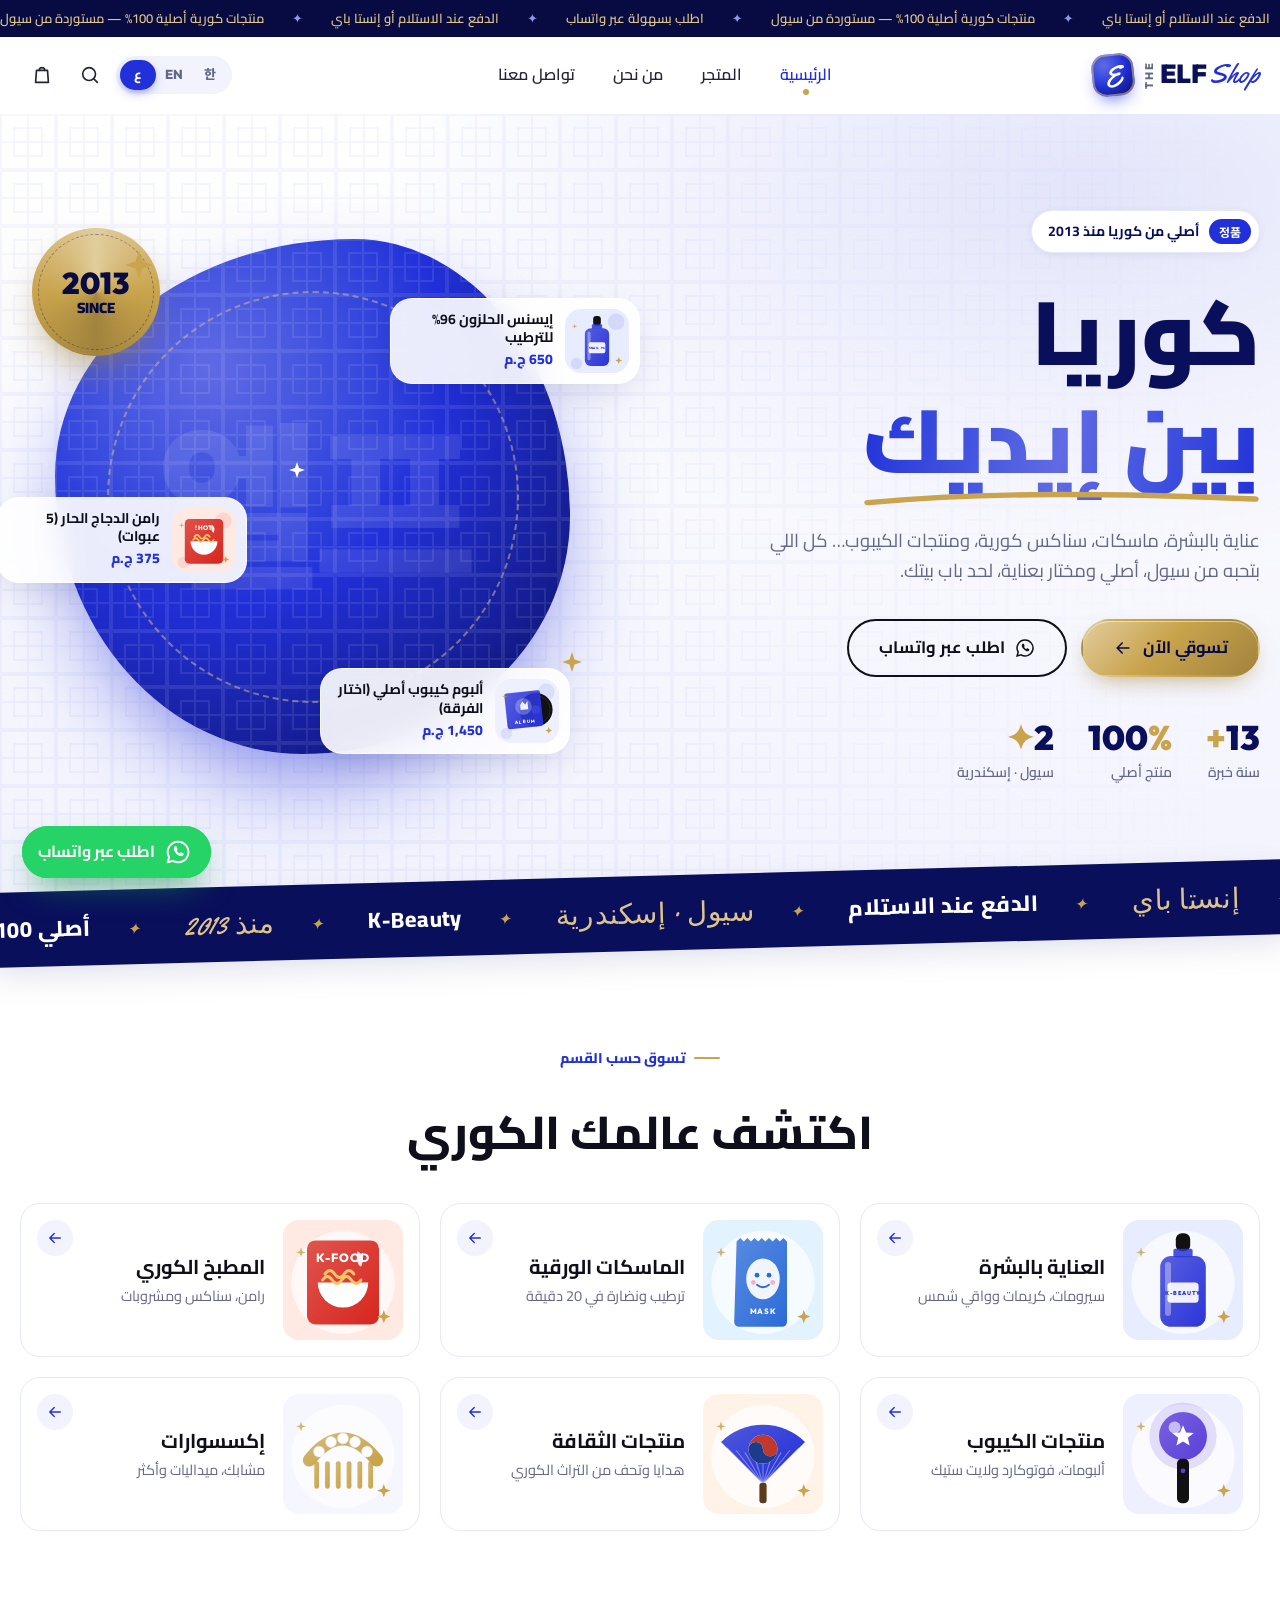
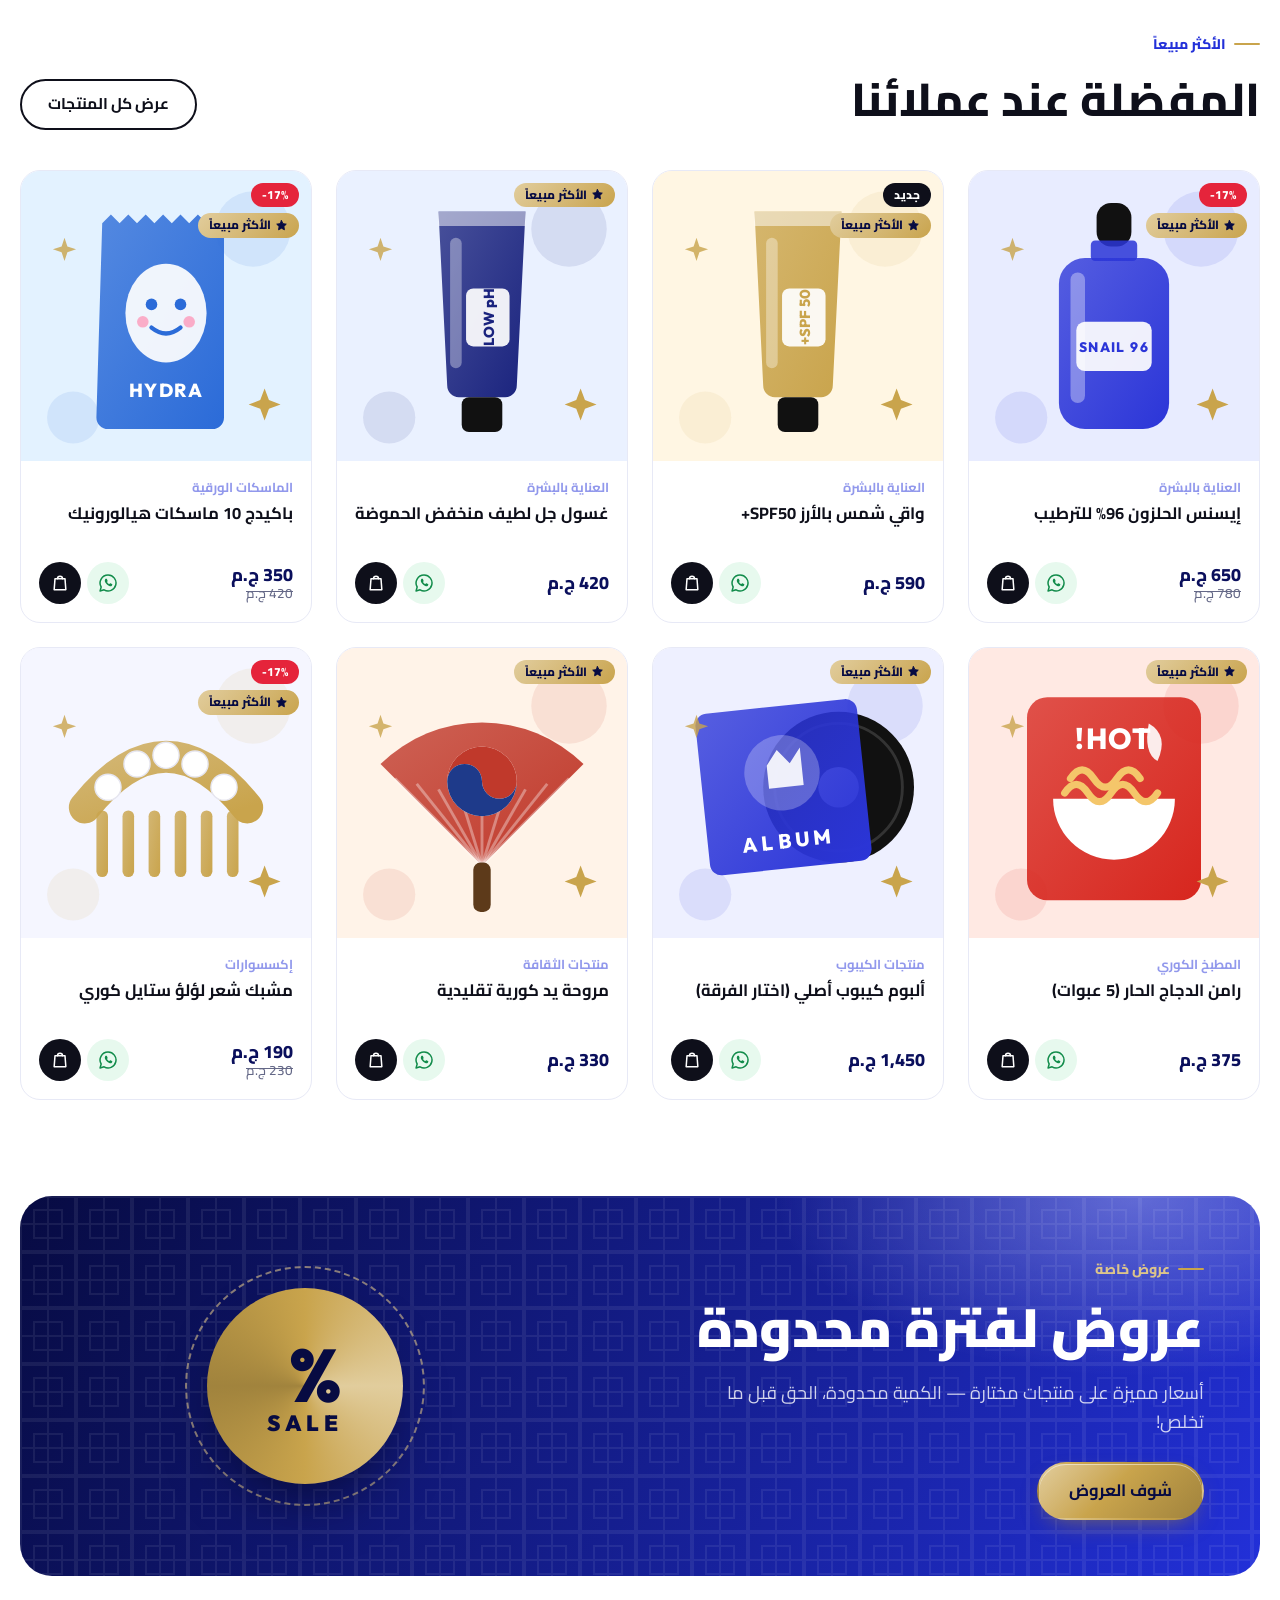
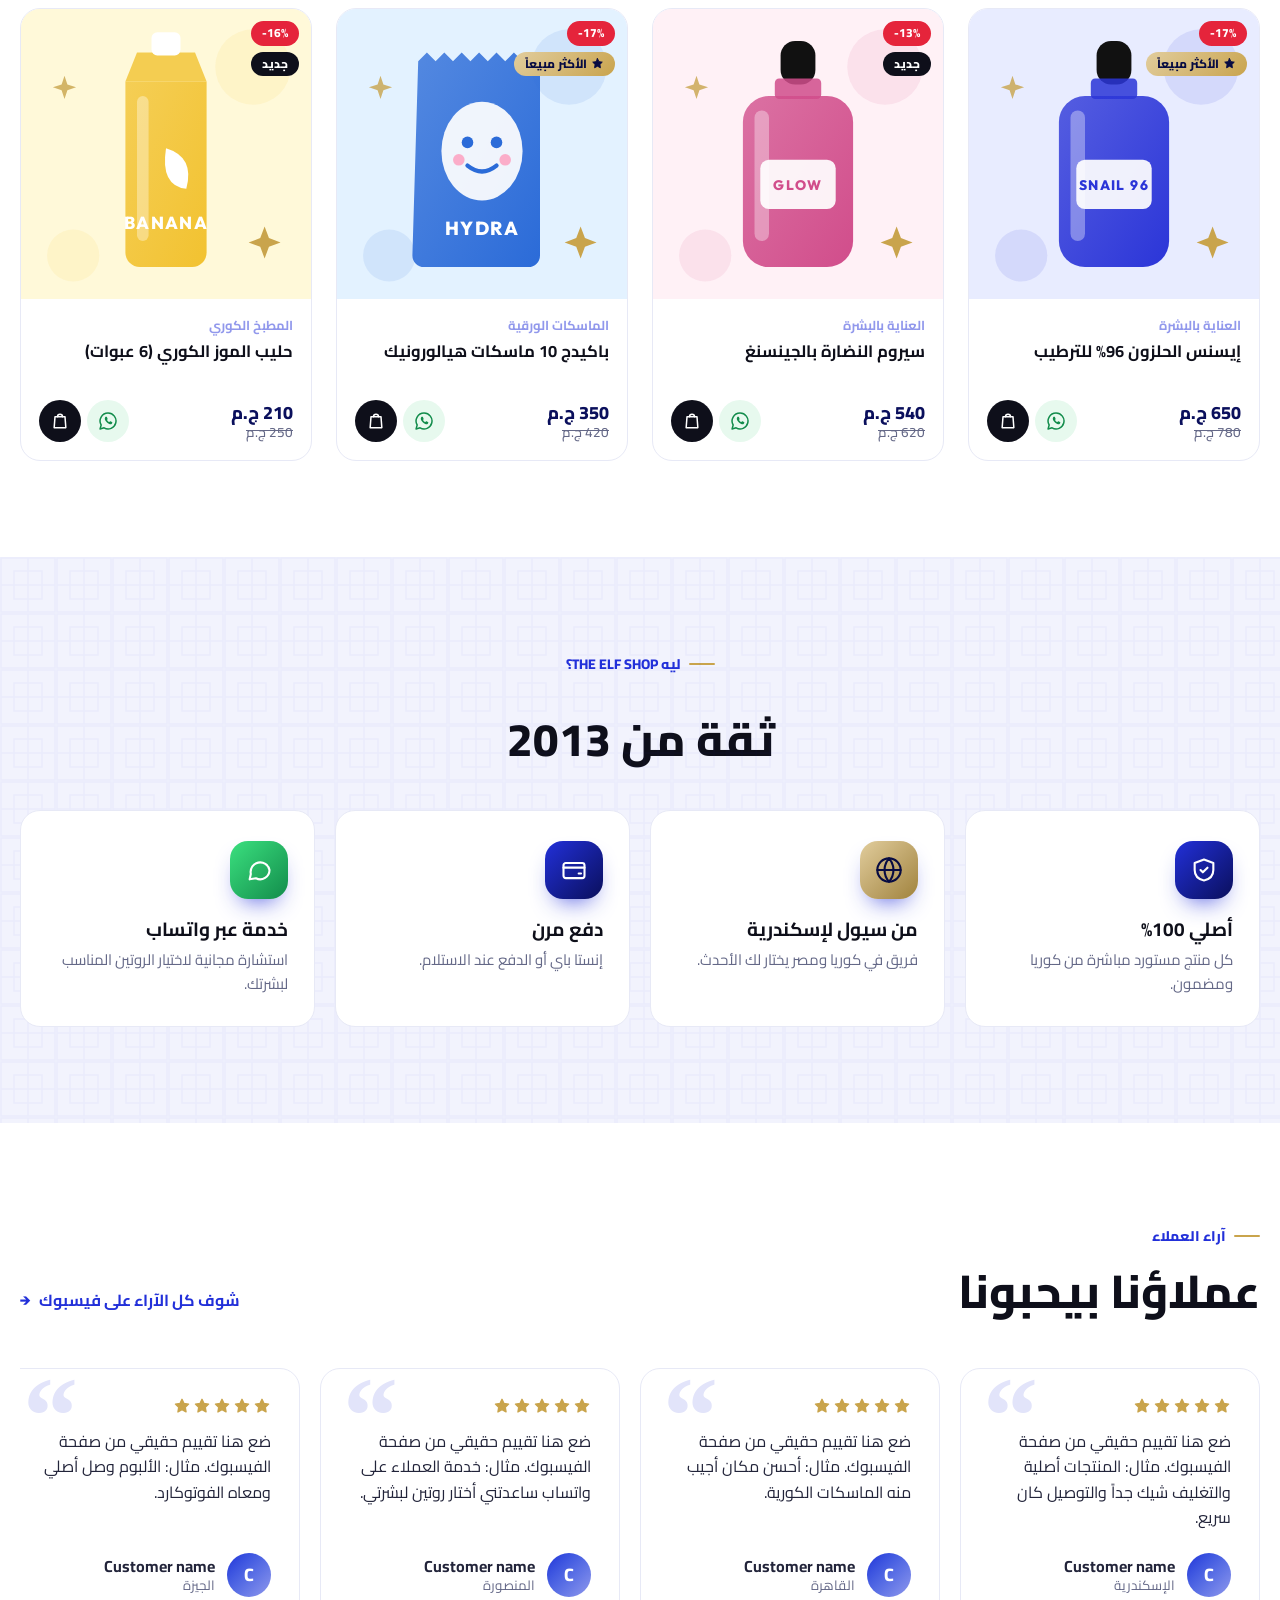
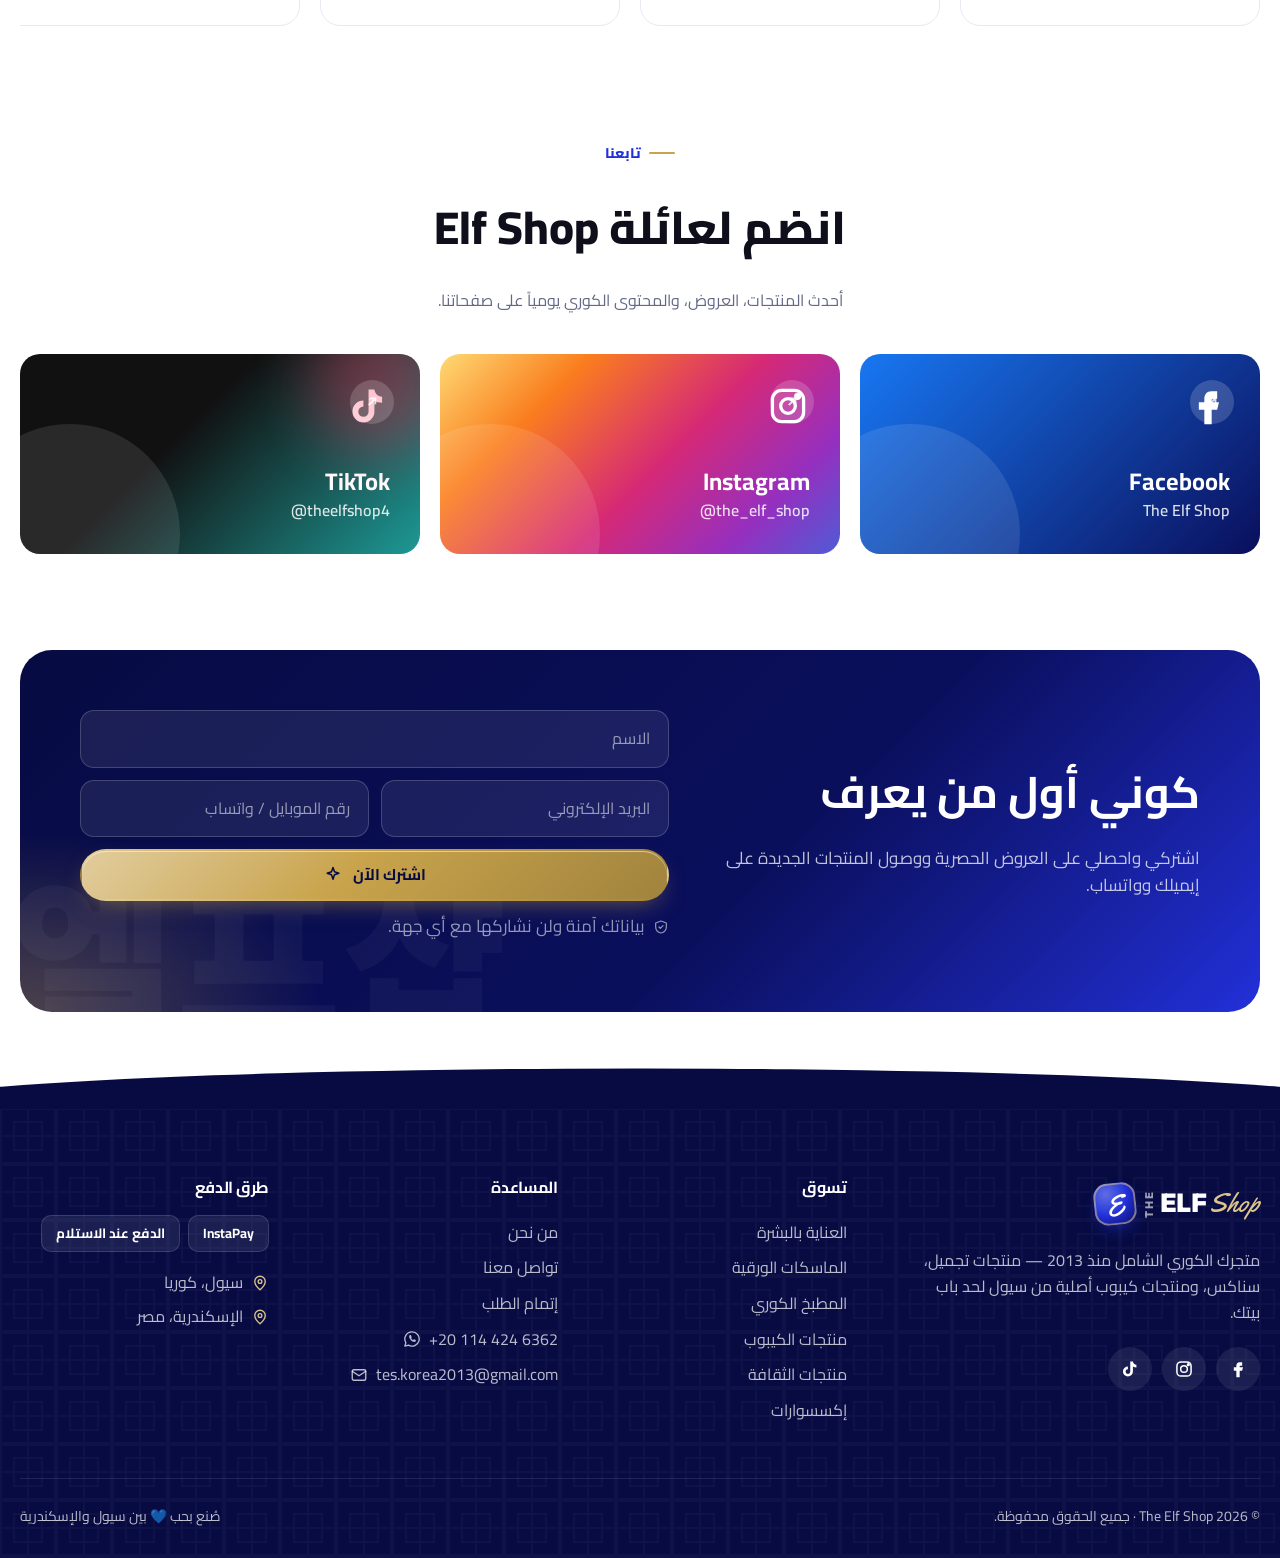
==== commit 0bd796e4: "Add admin panel and move store content into a single data file admin.html manages products (with pho" ====
--- a/index.html
+++ b/index.html
@@ -161,9 +161,9 @@
 
   <div id="site-footer"></div>
 
-  <script src="assets/js/config.js"></script>
+  <script src="assets/js/data.js"></script>
+  <script src="assets/js/geo.js"></script>
   <script src="assets/js/i18n.js"></script>
-  <script src="assets/js/products.js"></script>
   <script src="assets/js/art.js"></script>
   <script src="assets/js/app.js"></script>
   <script src="assets/js/pages.js"></script>
--- a/assets/css/style.css
+++ b/assets/css/style.css
@@ -3,17 +3,20 @@
    Royal blue · Snow white · Ink black · Soft gold
    ========================================================= */
 :root {
+  /* The three base colors can be changed from the admin panel (Appearance). */
   --blue: #2230D9;
-  --blue-600: #1A23B5;
   --navy: #0A0F5C;
-  --navy-2: #070A3F;
-  --peri: #8D98FF;
-  --blue-50: #F2F3FF;
-  --blue-100: #E2E5FF;
-  --blush: #FFE1EC;
   --gold: #C9A44C;
-  --gold-2: #E8CF8A;
-  --gold-3: #A9832B;
+  /* Everything below is derived from them automatically. */
+  --blue-600: color-mix(in srgb, var(--blue) 82%, black);
+  --blue-hi: color-mix(in srgb, var(--blue) 72%, white);
+  --navy-2: color-mix(in srgb, var(--navy) 72%, black);
+  --peri: color-mix(in srgb, var(--blue) 50%, white);
+  --blue-50: color-mix(in srgb, var(--blue) 6%, white);
+  --blue-100: color-mix(in srgb, var(--blue) 13%, white);
+  --gold-hi: color-mix(in srgb, var(--gold) 55%, white);
+  --gold-2: color-mix(in srgb, var(--gold) 65%, white);
+  --gold-3: color-mix(in srgb, var(--gold) 80%, black);
   --ink: #0E0F1A;
   --text: #22243A;
   --muted: #646887;
@@ -24,9 +27,9 @@
   --r-sm: 12px;
   --r: 20px;
   --r-lg: 32px;
-  --shadow-sm: 0 2px 8px rgba(10, 15, 92, .06);
-  --shadow: 0 12px 40px -12px rgba(10, 15, 92, .18);
-  --shadow-lg: 0 30px 80px -20px rgba(10, 15, 92, .35);
+  --shadow-sm: 0 2px 8px color-mix(in srgb, var(--navy) 6%, transparent);
+  --shadow: 0 12px 40px -12px color-mix(in srgb, var(--navy) 18%, transparent);
+  --shadow-lg: 0 30px 80px -20px color-mix(in srgb, var(--navy) 35%, transparent);
   --ease: cubic-bezier(.2, .8, .2, 1);
   --font: "Outfit", "Cairo", "Noto Sans KR", system-ui, sans-serif;
   --script: "Yellowtail", cursive;
@@ -75,13 +78,13 @@
 .btn.lg { padding: 17px 30px; font-size: 16.5px; }
 .btn.grow { flex: 1; }
 .btn-gold {
-  background: linear-gradient(135deg, #F1DA97 0%, var(--gold) 45%, var(--gold-3) 100%); color: var(--navy-2);
-  box-shadow: 0 10px 24px -10px rgba(169, 131, 43, .7), inset 0 1px 0 rgba(255, 255, 255, .5);
-}
-.btn-gold:hover { box-shadow: 0 16px 30px -10px rgba(169, 131, 43, .8), inset 0 1px 0 rgba(255, 255, 255, .5); }
+  background: linear-gradient(135deg, var(--gold-hi) 0%, var(--gold) 45%, var(--gold-3) 100%); color: var(--navy-2);
+  box-shadow: 0 10px 24px -10px color-mix(in srgb, var(--gold-3) 70%, transparent), inset 0 1px 0 rgba(255, 255, 255, .5);
+}
+.btn-gold:hover { box-shadow: 0 16px 30px -10px color-mix(in srgb, var(--gold-3) 80%, transparent), inset 0 1px 0 rgba(255, 255, 255, .5); }
 .btn-dark { background: var(--ink); color: #fff; }
-.btn-dark:hover { background: var(--blue); box-shadow: 0 14px 30px -12px rgba(34, 48, 217, .7); }
-.btn-blue { background: var(--blue); color: #fff; box-shadow: 0 14px 30px -14px rgba(34, 48, 217, .8); }
+.btn-dark:hover { background: var(--blue); box-shadow: 0 14px 30px -12px color-mix(in srgb, var(--blue) 70%, transparent); }
+.btn-blue { background: var(--blue); color: #fff; box-shadow: 0 14px 30px -14px color-mix(in srgb, var(--blue) 80%, transparent); }
 .btn-wa { background: var(--wa); color: #fff; box-shadow: 0 12px 26px -12px rgba(37, 211, 102, .8); }
 .btn-wa:hover { background: var(--wa-d); }
 .btn-outline { border-color: var(--ink); color: var(--ink); background: transparent; }
@@ -126,15 +129,15 @@
 
 .lang-switch { display: inline-flex; background: var(--blue-50); border-radius: 999px; padding: 4px; margin-inline-end: 6px; direction: ltr; }
 .lang-switch button { min-width: 36px; height: 30px; padding: 0 8px; border-radius: 999px; font-size: 13px; font-weight: 800; color: var(--muted); transition: all .2s; font-family: "Outfit", "Cairo", "Noto Sans KR", sans-serif; }
-.lang-switch button[aria-pressed="true"] { background: var(--blue); color: #fff; box-shadow: 0 4px 12px -4px rgba(34, 48, 217, .7); }
+.lang-switch button[aria-pressed="true"] { background: var(--blue); color: #fff; box-shadow: 0 4px 12px -4px color-mix(in srgb, var(--blue) 70%, transparent); }
 .lang-switch button:hover:not([aria-pressed="true"]) { color: var(--blue); }
 
 /* ---------- Logo ---------- */
 .logo { display: inline-flex; align-items: center; gap: 10px; direction: ltr; flex: none; }
 .logo-mark {
   width: 42px; height: 42px; border-radius: 14px; display: grid; place-items: center; color: #fff;
-  background: radial-gradient(circle at 30% 25%, #5763FF, var(--blue) 50%, var(--navy) 100%);
-  font: 400 30px/1 var(--script); padding-top: 4px; box-shadow: 0 8px 18px -8px rgba(34, 48, 217, .9), inset 0 0 0 2px rgba(232, 207, 138, .55);
+  background: radial-gradient(circle at 30% 25%, var(--blue-hi), var(--blue) 50%, var(--navy) 100%);
+  font: 400 30px/1 var(--script); padding-top: 4px; box-shadow: 0 8px 18px -8px color-mix(in srgb, var(--blue) 90%, transparent), inset 0 0 0 2px color-mix(in srgb, var(--gold-2) 55%, transparent);
   transform: rotate(-6deg);
 }
 .logo-text { display: flex; align-items: baseline; gap: 5px; font-family: "Outfit", sans-serif; }
@@ -147,7 +150,7 @@
 .logo.sm .logo-mark { width: 36px; height: 36px; font-size: 26px; }
 
 /* ---------- Overlay & drawers ---------- */
-.overlay { position: fixed; inset: 0; background: rgba(7, 10, 63, .45); backdrop-filter: blur(4px); opacity: 0; pointer-events: none; transition: opacity .3s; z-index: 80; }
+.overlay { position: fixed; inset: 0; background: color-mix(in srgb, var(--navy-2) 45%, transparent); backdrop-filter: blur(4px); opacity: 0; pointer-events: none; transition: opacity .3s; z-index: 80; }
 .overlay.open { opacity: 1; pointer-events: auto; }
 .drawer {
   position: fixed; top: 0; bottom: 0; width: min(430px, 92vw); background: #fff; z-index: 90; display: flex; flex-direction: column;
@@ -210,6 +213,13 @@
 .wa-float:hover { transform: translateY(-3px); }
 .wa-float .ic { width: 26px; height: 26px; }
 
+/* ---------- Admin preview bar ---------- */
+.preview-bar { position: fixed; bottom: 0; left: 0; right: 0; z-index: 200; background: #111; color: #fff; display: flex; gap: 14px; align-items: center; justify-content: center; flex-wrap: wrap; padding: 10px 16px; font: 500 14px/1.4 "Outfit", sans-serif; }
+.preview-bar a, .preview-bar button { color: #111; background: var(--gold-2); border-radius: 999px; padding: 5px 14px; font-weight: 700; }
+.preview-bar button { background: #fff; }
+.previewing .wa-float { bottom: 70px; }
+.previewing .footer { padding-bottom: 50px; }
+
 /* ---------- Toast ---------- */
 .toast {
   position: fixed; bottom: 28px; left: 50%; transform: translate(-50%, 140%); z-index: 120; display: flex; align-items: center; gap: 10px;
@@ -250,7 +260,7 @@
 html[data-lang="ar"] .hero h1 { line-height: 1.2; letter-spacing: 0; }
 html[data-lang="ko"] .hero h1 { line-height: 1.1; letter-spacing: -.03em; }
 .hero h1 .l1 { display: block; color: var(--navy); }
-.hero h1 .l2 { display: inline-block; position: relative; background: linear-gradient(100deg, var(--blue) 0%, #5864FF 50%, var(--blue) 100%); -webkit-background-clip: text; background-clip: text; color: transparent; padding-bottom: 6px; }
+.hero h1 .l2 { display: inline-block; position: relative; background: linear-gradient(100deg, var(--blue) 0%, var(--blue-hi) 50%, var(--blue) 100%); -webkit-background-clip: text; background-clip: text; color: transparent; padding-bottom: 6px; }
 .hero h1 .l2::after {
   content: ""; position: absolute; inset-inline: 0; bottom: -8px; height: 18px;
   background: url("data:image/svg+xml,%3Csvg xmlns='http://www.w3.org/2000/svg' viewBox='0 0 300 20' preserveAspectRatio='none'%3E%3Cpath d='M4 14 C 80 4, 160 2, 296 10' stroke='%23C9A44C' stroke-width='6' fill='none' stroke-linecap='round'/%3E%3C/svg%3E") no-repeat center/100% 100%;
@@ -265,22 +275,22 @@
 
 .hero-visual { position: relative; aspect-ratio: 1; max-width: 600px; width: 100%; justify-self: center; }
 .blob {
-  position: absolute; inset: 6%; background: radial-gradient(circle at 30% 25%, #4A56FF, var(--blue) 45%, var(--navy) 100%);
-  border-radius: 58% 42% 52% 48% / 46% 54% 46% 54%; animation: morph 14s ease-in-out infinite; box-shadow: 0 40px 100px -30px rgba(34, 48, 217, .7);
+  position: absolute; inset: 6%; background: radial-gradient(circle at 30% 25%, var(--blue-hi), var(--blue) 45%, var(--navy) 100%);
+  border-radius: 58% 42% 52% 48% / 46% 54% 46% 54%; animation: morph 14s ease-in-out infinite; box-shadow: 0 40px 100px -30px color-mix(in srgb, var(--blue) 70%, transparent);
   overflow: hidden;
 }
 .blob::before { content: ""; position: absolute; inset: 0; background-image: var(--lattice-w); opacity: .09; }
-.blob::after { content: ""; position: absolute; inset: 10%; border-radius: 50%; border: 2px dashed rgba(232, 207, 138, .5); animation: spin 60s linear infinite; }
+.blob::after { content: ""; position: absolute; inset: 10%; border-radius: 50%; border: 2px dashed color-mix(in srgb, var(--gold-2) 50%, transparent); animation: spin 60s linear infinite; }
 @keyframes morph { 0%, 100% { border-radius: 58% 42% 52% 48% / 46% 54% 46% 54%; } 50% { border-radius: 44% 56% 40% 60% / 58% 42% 58% 42%; } }
 @keyframes spin { to { transform: rotate(360deg); } }
 .hangul { position: absolute; inset: 0; display: grid; place-items: center; font-family: "Noto Sans KR", sans-serif; font-weight: 900; font-size: clamp(90px, 14vw, 180px); color: rgba(255, 255, 255, .1); letter-spacing: -.05em; user-select: none; }
 .hero-badge {
   position: absolute; z-index: 3; width: 128px; height: 128px; border-radius: 50%; top: 4%; inset-inline-end: 2%;
-  background: conic-gradient(from 0deg, #F1DA97, var(--gold), var(--gold-3), var(--gold), #F1DA97); display: grid; place-items: center; text-align: center;
-  color: var(--navy-2); font-weight: 900; font-size: 15px; line-height: 1.1; box-shadow: 0 18px 40px -14px rgba(169, 131, 43, .8); animation: float 6s ease-in-out infinite;
+  background: conic-gradient(from 0deg, var(--gold-hi), var(--gold), var(--gold-3), var(--gold), var(--gold-hi)); display: grid; place-items: center; text-align: center;
+  color: var(--navy-2); font-weight: 900; font-size: 15px; line-height: 1.1; box-shadow: 0 18px 40px -14px color-mix(in srgb, var(--gold-3) 80%, transparent); animation: float 6s ease-in-out infinite;
 }
 .hero-badge span { display: block; font-size: 30px; font-family: "Outfit", sans-serif; }
-.hero-badge::before { content: ""; position: absolute; inset: 6px; border-radius: 50%; border: 1.5px dashed rgba(7, 10, 63, .35); }
+.hero-badge::before { content: ""; position: absolute; inset: 6px; border-radius: 50%; border: 1.5px dashed color-mix(in srgb, var(--navy-2) 35%, transparent); }
 #hero-cards { position: absolute; inset: 0; z-index: 2; }
 .hero-card {
   position: absolute; display: flex; align-items: center; gap: 12px; padding: 10px 16px 10px 10px; border-radius: 22px; width: 250px;
@@ -340,7 +350,8 @@
 .badge .ic { width: 13px; height: 13px; fill: currentColor; }
 .badge-sale { background: #E5243B; color: #fff; }
 .badge-new { background: var(--ink); color: #fff; }
-.badge-best { background: linear-gradient(135deg, #F1DA97, var(--gold)); color: var(--navy-2); }
+.badge-out { background: #6B6F85; color: #fff; }
+.badge-best { background: linear-gradient(135deg, var(--gold-hi), var(--gold)); color: var(--navy-2); }
 .card-body { padding: 16px 18px 18px; display: flex; flex-direction: column; flex: 1; }
 .card-cat { font-size: 12px; font-weight: 700; color: var(--peri); text-transform: uppercase; letter-spacing: .08em; }
 html[data-lang="ar"] .card-cat { letter-spacing: 0; font-size: 13px; }
@@ -356,11 +367,12 @@
 .icon-btn.wa:hover { background: var(--wa); color: #fff; transform: scale(1.08); }
 .icon-btn.add { background: var(--ink); color: #fff; }
 .icon-btn.add:hover { background: var(--blue); transform: scale(1.08); }
+.icon-btn.add:disabled { opacity: .3; pointer-events: none; }
 
 /* ---------- Offer banner ---------- */
 .offer {
   position: relative; border-radius: var(--r-lg); overflow: hidden; padding: 56px; color: #fff; margin-bottom: 32px;
-  background: radial-gradient(600px 300px at 90% 0%, rgba(141, 152, 255, .6), transparent 60%), linear-gradient(120deg, var(--navy-2), var(--blue));
+  background: radial-gradient(600px 300px at 90% 0%, color-mix(in srgb, var(--peri) 60%, transparent), transparent 60%), linear-gradient(120deg, var(--navy-2), var(--blue));
   display: grid; grid-template-columns: 1.4fr 1fr; gap: 30px; align-items: center;
 }
 .offer::before { content: ""; position: absolute; inset: 0; background-image: var(--lattice-w); opacity: .07; }
@@ -369,8 +381,8 @@
 .offer h2 { color: #fff; font-size: clamp(32px, 4.5vw, 54px); font-weight: 900; margin-bottom: 14px; }
 .offer p { color: rgba(255, 255, 255, .8); font-size: 18px; max-width: 520px; margin-bottom: 26px; }
 .offer-deco { justify-self: center; position: relative; width: 240px; height: 240px; }
-.offer-deco .ring { position: absolute; inset: 0; border-radius: 50%; border: 2px dashed rgba(232, 207, 138, .6); animation: spin 30s linear infinite; }
-.offer-deco .pct { position: absolute; inset: 22px; border-radius: 50%; background: conic-gradient(from 90deg, #F1DA97, var(--gold), var(--gold-3), var(--gold), #F1DA97); display: grid; place-items: center; color: var(--navy-2); font: 900 74px/1 "Outfit", sans-serif; box-shadow: 0 30px 60px -20px rgba(0, 0, 0, .5); }
+.offer-deco .ring { position: absolute; inset: 0; border-radius: 50%; border: 2px dashed color-mix(in srgb, var(--gold-2) 60%, transparent); animation: spin 30s linear infinite; }
+.offer-deco .pct { position: absolute; inset: 22px; border-radius: 50%; background: conic-gradient(from 90deg, var(--gold-hi), var(--gold), var(--gold-3), var(--gold), var(--gold-hi)); display: grid; place-items: center; color: var(--navy-2); font: 900 74px/1 "Outfit", sans-serif; box-shadow: 0 30px 60px -20px rgba(0, 0, 0, .5); }
 .offer-deco .pct small { display: block; font-size: 22px; text-align: center; letter-spacing: .2em; }
 
 /* ---------- Why ---------- */
@@ -379,9 +391,9 @@
 .why-grid { display: grid; grid-template-columns: repeat(4, 1fr); gap: 20px; position: relative; }
 .why-item { background: #fff; border-radius: var(--r); padding: 30px 26px; border: 1px solid var(--line); transition: transform .35s var(--ease), box-shadow .35s; }
 .why-item:hover { transform: translateY(-6px); box-shadow: var(--shadow); }
-.why-ic { width: 58px; height: 58px; border-radius: 18px; display: grid; place-items: center; background: linear-gradient(135deg, var(--blue), var(--navy)); color: #fff; margin-bottom: 18px; box-shadow: 0 12px 24px -12px rgba(34, 48, 217, .9); }
+.why-ic { width: 58px; height: 58px; border-radius: 18px; display: grid; place-items: center; background: linear-gradient(135deg, var(--blue), var(--navy)); color: #fff; margin-bottom: 18px; box-shadow: 0 12px 24px -12px color-mix(in srgb, var(--blue) 90%, transparent); }
 .why-ic .ic { width: 28px; height: 28px; }
-.why-item:nth-child(2) .why-ic { background: linear-gradient(135deg, #F1DA97, var(--gold-3)); color: var(--navy-2); }
+.why-item:nth-child(2) .why-ic { background: linear-gradient(135deg, var(--gold-hi), var(--gold-3)); color: var(--navy-2); }
 .why-item:nth-child(4) .why-ic { background: linear-gradient(135deg, #3BE07F, var(--wa-d)); }
 .why-item h3 { font-size: 19px; margin-bottom: 6px; }
 .why-item p { color: var(--muted); margin: 0; font-size: 15px; }
@@ -416,7 +428,7 @@
 /* ---------- Newsletter ---------- */
 .news {
   border-radius: var(--r-lg); padding: 60px; position: relative; overflow: hidden; color: #fff;
-  background: radial-gradient(500px 300px at 0% 100%, rgba(201, 164, 76, .35), transparent 60%), linear-gradient(135deg, var(--navy-2), var(--navy) 60%, var(--blue));
+  background: radial-gradient(500px 300px at 0% 100%, color-mix(in srgb, var(--gold) 35%, transparent), transparent 60%), linear-gradient(135deg, var(--navy-2), var(--navy) 60%, var(--blue));
   display: grid; grid-template-columns: 1fr 1.2fr; gap: 40px; align-items: center;
 }
 .news::before { content: "엘프샵"; position: absolute; font: 900 180px/1 "Noto Sans KR", sans-serif; color: rgba(255, 255, 255, .04); bottom: -30px; inset-inline-end: -10px; }
@@ -461,7 +473,7 @@
 /* ---------- Page hero (inner pages) ---------- */
 .page-hero {
   position: relative; overflow: hidden; color: #fff; padding: 64px 0 76px; text-align: center;
-  background: radial-gradient(700px 300px at 50% 120%, rgba(141, 152, 255, .55), transparent 70%), linear-gradient(135deg, var(--navy-2), var(--blue));
+  background: radial-gradient(700px 300px at 50% 120%, color-mix(in srgb, var(--peri) 55%, transparent), transparent 70%), linear-gradient(135deg, var(--navy-2), var(--blue));
 }
 .page-hero::before { content: ""; position: absolute; inset: 0; background-image: var(--lattice-w); opacity: .07; }
 .page-hero > * { position: relative; }
@@ -543,7 +555,7 @@
 .field.full { grid-column: 1 / -1; }
 .field span { font-size: 14px; font-weight: 700; color: var(--text); }
 .field input, .field select, .field textarea { width: 100%; border: 1.5px solid var(--line); border-radius: 14px; padding: 13px 16px; background: #fff; outline: none; transition: border-color .2s, box-shadow .2s; resize: vertical; }
-.field input:focus, .field select:focus, .field textarea:focus { border-color: var(--blue); box-shadow: 0 0 0 4px rgba(34, 48, 217, .1); }
+.field input:focus, .field select:focus, .field textarea:focus { border-color: var(--blue); box-shadow: 0 0 0 4px color-mix(in srgb, var(--blue) 10%, transparent); }
 .field .invalid { border-color: #E5243B; background: #FFF6F7; }
 [dir="rtl"] .field input[dir="ltr"] { text-align: right; }
 .pay-opts { display: grid; gap: 12px; }
@@ -579,7 +591,7 @@
 .co-summary .form-note { opacity: 1; color: var(--muted); }
 
 .done { max-width: 620px; margin: 0 auto; text-align: center; padding: 60px 0 20px; }
-.done-ic { width: 96px; height: 96px; border-radius: 50%; margin: 0 auto 24px; display: grid; place-items: center; background: linear-gradient(135deg, var(--blue), var(--navy)); color: #fff; box-shadow: 0 0 0 12px var(--blue-50), 0 20px 40px -14px rgba(34, 48, 217, .8); animation: pop .6s var(--ease); }
+.done-ic { width: 96px; height: 96px; border-radius: 50%; margin: 0 auto 24px; display: grid; place-items: center; background: linear-gradient(135deg, var(--blue), var(--navy)); color: #fff; box-shadow: 0 0 0 12px var(--blue-50), 0 20px 40px -14px color-mix(in srgb, var(--blue) 80%, transparent); animation: pop .6s var(--ease); }
 .done-ic .ic { width: 46px; height: 46px; stroke-width: 2.5; }
 @keyframes pop { from { transform: scale(.3); opacity: 0; } }
 .done h2 { font-size: 36px; }
@@ -596,7 +608,7 @@
 .modal-card { width: min(760px, 100%); background: #fff; border-radius: var(--r-lg); overflow: hidden; display: grid; grid-template-columns: .85fr 1.15fr; position: relative; box-shadow: var(--shadow-lg); opacity: 0; transform: translateY(30px) scale(.96); transition: all .45s var(--ease); }
 .modal.open .modal-card { opacity: 1; transform: none; }
 .modal-x { position: absolute; top: 12px; inset-inline-end: 12px; z-index: 2; background: #fff; }
-.modal-art { background: radial-gradient(circle at 30% 30%, #4A56FF, var(--blue) 45%, var(--navy-2)); position: relative; overflow: hidden; display: grid; place-items: center; min-height: 220px; }
+.modal-art { background: radial-gradient(circle at 30% 30%, var(--blue-hi), var(--blue) 45%, var(--navy-2)); position: relative; overflow: hidden; display: grid; place-items: center; min-height: 220px; }
 .modal-art::before { content: ""; position: absolute; inset: 0; background-image: var(--lattice-w); opacity: .1; }
 .modal-art span { position: relative; color: #fff; font: 900 54px/1 "Noto Sans KR", sans-serif; text-shadow: 0 10px 30px rgba(0, 0, 0, .3); }
 .modal-art::after { content: "✦"; position: absolute; top: 20%; right: 20%; color: var(--gold-2); font-size: 28px; }
@@ -611,7 +623,7 @@
 /* ---------- About ---------- */
 .story { display: grid; grid-template-columns: 1fr 1fr; gap: 64px; align-items: center; }
 .story-visual { position: relative; aspect-ratio: 1; max-width: 520px; width: 100%; justify-self: center; }
-.story-circle { position: absolute; inset: 0; border-radius: 50%; background: radial-gradient(circle at 30% 25%, #4A56FF, var(--blue) 50%, var(--navy) 100%); display: grid; place-items: center; text-align: center; color: #fff; overflow: hidden; box-shadow: var(--shadow-lg); }
+.story-circle { position: absolute; inset: 0; border-radius: 50%; background: radial-gradient(circle at 30% 25%, var(--blue-hi), var(--blue) 50%, var(--navy) 100%); display: grid; place-items: center; text-align: center; color: #fff; overflow: hidden; box-shadow: var(--shadow-lg); }
 .story-circle::before { content: ""; position: absolute; inset: 0; background-image: var(--lattice-w); opacity: .08; }
 .story-circle > div { position: relative; padding: 30px; }
 .story-circle .big { font: 900 clamp(44px, 6vw, 72px)/1 "Outfit", sans-serif; letter-spacing: -.02em; }
